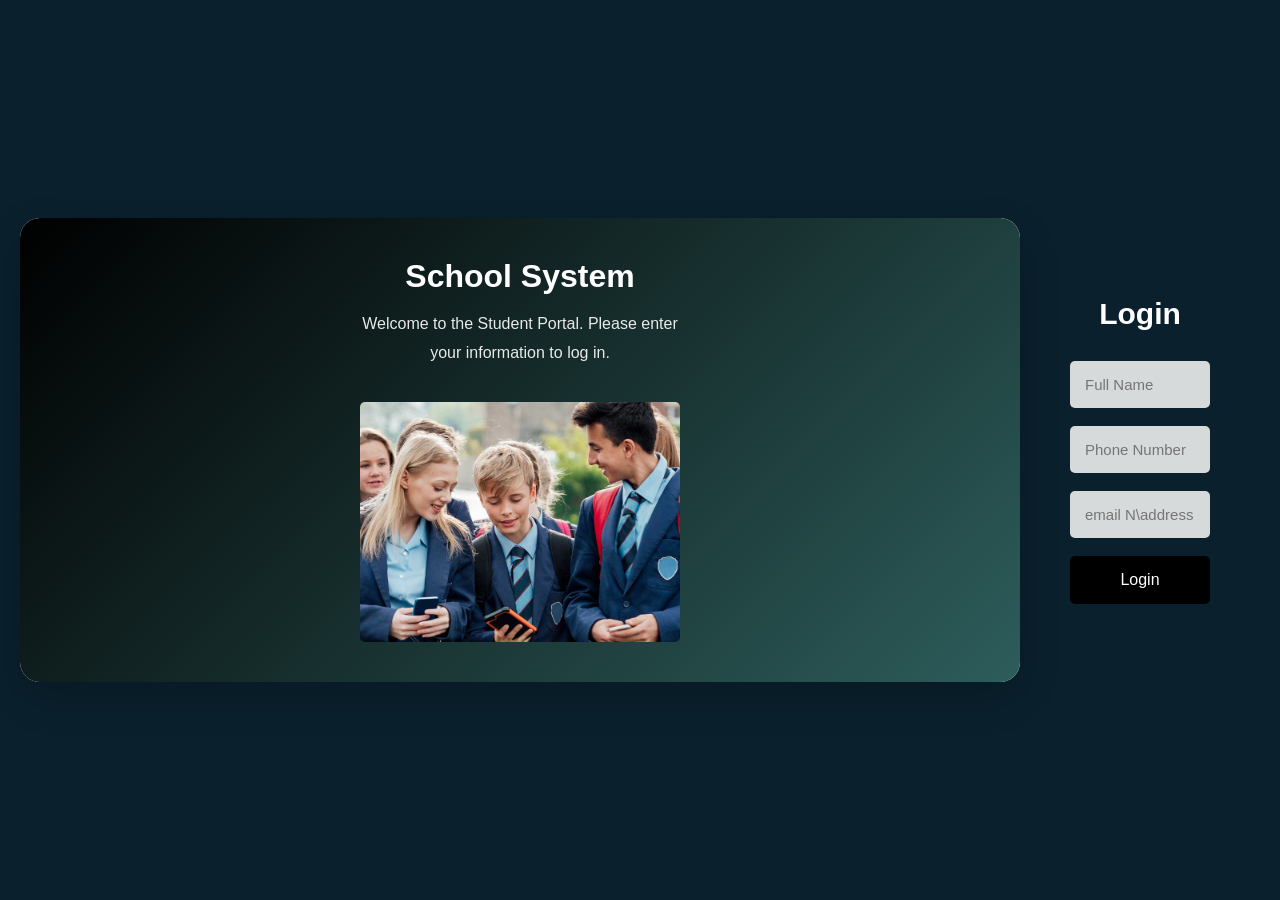
==== index.html @ 7aae02a0 "pracice" ====
<!DOCTYPE html>
<html lang="en" dir="ltr">
<head>
    <meta charset="UTF-8">
    <meta name="viewport" content="width=device-width, initial-scale=1.0">

    <link rel="stylesheet" href="css/style.css">

    <title>Student Login System</title>
</head>
<body>

<div class="card">

<div class="left">
    <h2>School System</h2>

    <p>
        Welcome to the Student Portal.
        Please enter your information to log in.
    </p>
<img src="assets/images/school.jpg" class="left-img">
    
</div>
    
</div>

</div>
    </div>

    <div class="right">

        <form id="form">

            <h2>Login</h2>

            <input id="name" type="text" placeholder="Full Name">

            <input id="phone" type="tel" placeholder="Phone Number">
               <input id="email" type="email" placeholder="email N\address">


            <button type="submit">
                Login
            </button>

        </form>

    </div>

</div>

<script type="module" src="js/main.js"></script>

</body>
</html>
---- css/style.css ----
*{
    margin:0;
    padding:0;
    box-sizing:border-box;
    font-family:Tahoma,sans-serif;
}

body{
    min-height:100vh;
    display:flex;
    justify-content:center;
    align-items:center;
    background:#0a202d;
    padding:20px;
}

/* Card */

.card{
    width:100%;
    max-width:1000px;
    display:flex;
    background:#ffffff;
    border-radius:20px;
    overflow:hidden;
    box-shadow:0 15px 40px rgba(0,0,0,.18);
}

/* Left */

.left{
    flex:1;
    background:linear-gradient(135deg,#000000,#2d5d5b);
    color:#ffffff;
    display:flex;
    flex-direction:column;
    justify-content:center;
    align-items:center;
    text-align:center;
    padding:40px;
}

.left h2{
    font-size:32px;
    margin-bottom:15px;
}

.left p{
    max-width:320px;
    line-height:1.8;
    opacity:.9;
}

.left-img{
    width:100%;
    max-width:320px;
    margin-top:35px;
    border-radius:5px;
    object-fit:cover;
}

/* Right */

.right{
    flex:1;
    display:flex;
    justify-content:center;
    align-items:center;
    padding:50px;
   /* background:#d3d3d3;*/
}

form{
    width:100%;
    max-width:360px;
}

.right h2{
    text-align:center;
    margin-bottom:30px;
    color:#ffffff;
    font-size:30px;
}

/* Inputs */

input{
    width:100%;
    padding:15px;
    margin-bottom:18px;
    border:none;
    border-radius:5px;
    background:#d6dada;
    font-size:15px;
    transition:.3s;
}

input:focus{
    outline:none;
    background:#fff;
    box-shadow:0 0 0 3px rgba(21, 225, 212, 0.2);
}

/* Button */

button{
    width:100%;
    padding:15px;
    border:none;
    border-radius:5px;
    background:#000000;
    color:#fff;
    font-size:16px;
    cursor:pointer;
    transition:.3s;
}

button:hover{
    background:#909090;
    transform:translateY(-2px);
    box-shadow:0 10px 20px rgba(0,0,0,.15);
}

/* Responsive */

@media (max-width:768px){

    .card{
        flex-direction:column;
    }

    .left{
        padding:30px 20px;
    }

    .left h2{
        font-size:28px;
    }

    .left p{
        font-size:15px;
        max-width:100%;
    }

    .left-img{
        max-width:500px;
        margin-top:20px;
    }

    .right{
        padding:30px 20px;
    }

    .right h2{
        font-size:26px;
    }
}
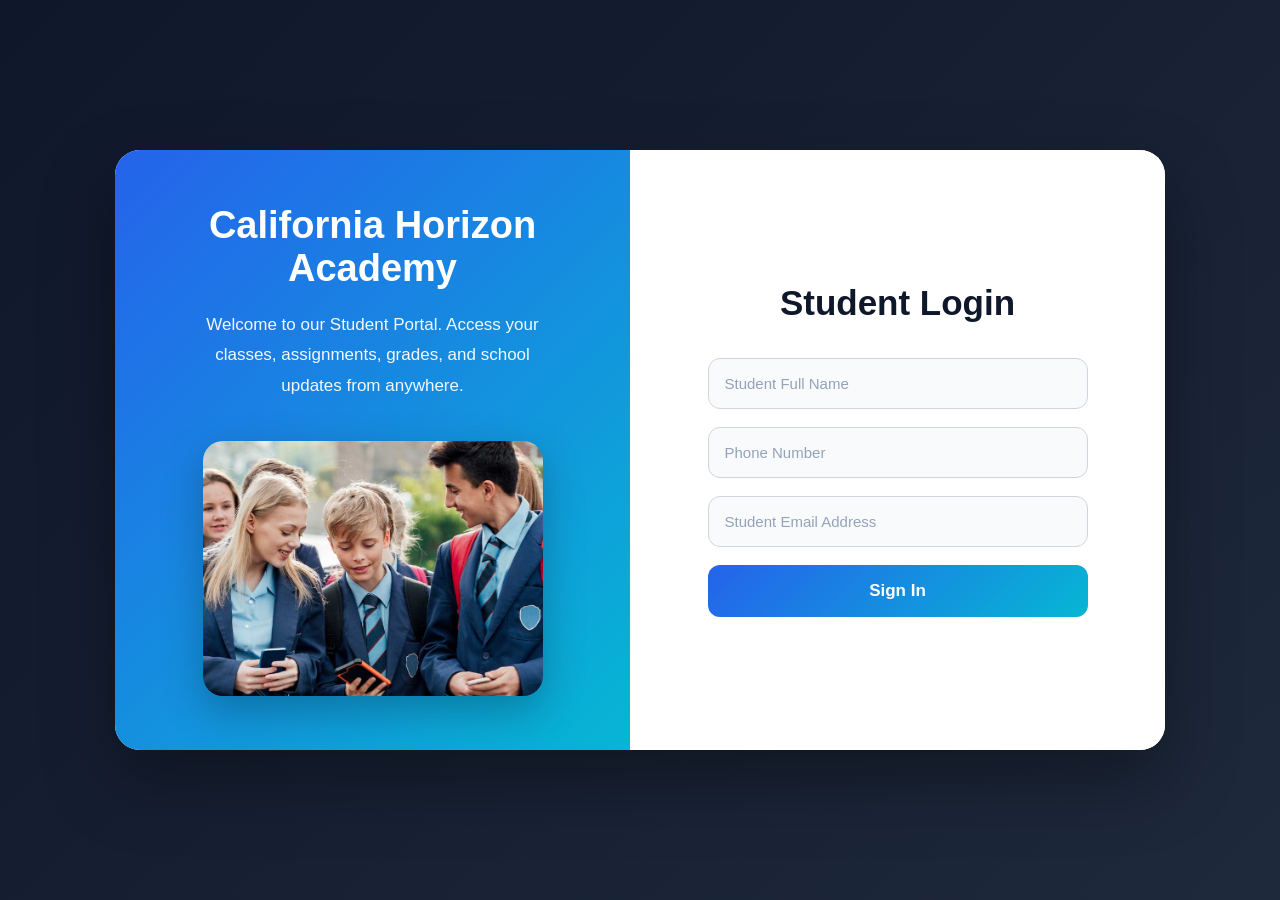
==== commit d2b90594: "practice" ====
--- a/index.html
+++ b/index.html
@@ -1,47 +1,64 @@
 <!DOCTYPE html>
-<html lang="en" dir="ltr">
+<html lang="en">
 <head>
     <meta charset="UTF-8">
     <meta name="viewport" content="width=device-width, initial-scale=1.0">
 
     <link rel="stylesheet" href="css/style.css">
 
-    <title>Student Login System</title>
+    <title>California Horizon Academy | Student Portal</title>
 </head>
+
 <body>
 
 <div class="card">
 
-<div class="left">
-    <h2>School System</h2>
+    <!-- School Information -->
+    <div class="left">
 
-    <p>
-        Welcome to the Student Portal.
-        Please enter your information to log in.
-    </p>
-<img src="assets/images/school.jpg" class="left-img">
-    
-</div>
-    
-</div>
+        <h2>California Horizon Academy</h2>
 
-</div>
+        <p>
+            Welcome to our Student Portal.
+            Access your classes, assignments, grades,
+            and school updates from anywhere.
+        </p>
+
+        <img 
+        src="assets/images/school.jpg" 
+        class="left-img"
+        alt="California School">
+
     </div>
 
+
+    <!-- Login -->
     <div class="right">
 
         <form id="form">
 
-            <h2>Login</h2>
+            <h2>Student Login</h2>
 
-            <input id="name" type="text" placeholder="Full Name">
+            <input 
+            id="name"
+            type="text"
+            placeholder="Student Full Name">
 
-            <input id="phone" type="tel" placeholder="Phone Number">
-               <input id="email" type="email" placeholder="email N\address">
+
+            <input 
+            id="phone"
+            type="tel"
+            placeholder="Phone Number">
+
+
+            <input 
+            id="email"
+            type="email"
+            placeholder="Student Email Address">
 
 
             <button type="submit">
-                Login
+                Sign In
             </button>
 
         </form>
@@ -50,6 +67,7 @@
 
 </div>
 
+
 <script type="module" src="js/main.js"></script>
 
 </body>
--- a/css/style.css
+++ b/css/style.css
@@ -2,7 +2,7 @@
     margin:0;
     padding:0;
     box-sizing:border-box;
-    font-family:Tahoma,sans-serif;
+    font-family:"Segoe UI",Tahoma,sans-serif;
 }
 
 body{
@@ -10,53 +10,55 @@
     display:flex;
     justify-content:center;
     align-items:center;
-    background:#0a202d;
-    padding:20px;
+    background:linear-gradient(135deg,#0f172a,#1e293b);
+    padding:25px;
 }
-
-/* Card */
 
 .card{
     width:100%;
-    max-width:1000px;
+    max-width:1050px;
+    min-height:600px;
     display:flex;
-    background:#ffffff;
-    border-radius:20px;
+    background:#fff;
+    border-radius:25px;
     overflow:hidden;
-    box-shadow:0 15px 40px rgba(0,0,0,.18);
+    box-shadow:0 30px 70px rgba(0,0,0,.35);
 }
 
 /* Left */
 
 .left{
     flex:1;
-    background:linear-gradient(135deg,#000000,#2d5d5b);
-    color:#ffffff;
+    background:linear-gradient(135deg,#2563eb,#06b6d4);
+    color:#fff;
     display:flex;
     flex-direction:column;
     justify-content:center;
     align-items:center;
+    padding:50px;
     text-align:center;
-    padding:40px;
 }
 
 .left h2{
-    font-size:32px;
-    margin-bottom:15px;
+    font-size:38px;
+    margin-bottom:20px;
+    font-weight:700;
 }
 
 .left p{
-    max-width:320px;
+    font-size:17px;
     line-height:1.8;
-    opacity:.9;
+    max-width:360px;
+    opacity:.95;
 }
 
 .left-img{
     width:100%;
-    max-width:320px;
-    margin-top:35px;
-    border-radius:5px;
+    max-width:340px;
+    margin-top:40px;
+    border-radius:20px;
     object-fit:cover;
+    box-shadow:0 15px 40px rgba(0,0,0,.25);
 }
 
 /* Right */
@@ -66,92 +68,100 @@
     display:flex;
     justify-content:center;
     align-items:center;
-    padding:50px;
-   /* background:#d3d3d3;*/
+    background:#ffffff;
+    padding:60px;
 }
 
 form{
     width:100%;
-    max-width:360px;
+    max-width:380px;
 }
 
 .right h2{
     text-align:center;
-    margin-bottom:30px;
-    color:#ffffff;
-    font-size:30px;
+    color:#0f172a;
+    font-size:35px;
+    margin-bottom:35px;
 }
 
 /* Inputs */
 
 input{
     width:100%;
-    padding:15px;
+    padding:16px;
     margin-bottom:18px;
-    border:none;
-    border-radius:5px;
-    background:#d6dada;
+    border:1px solid #d1d5db;
+    border-radius:12px;
+    background:#f8fafc;
     font-size:15px;
     transition:.3s;
 }
 
+input::placeholder{
+    color:#94a3b8;
+}
+
 input:focus{
     outline:none;
+    border-color:#2563eb;
     background:#fff;
-    box-shadow:0 0 0 3px rgba(21, 225, 212, 0.2);
+    box-shadow:0 0 15px rgba(37,99,235,.2);
 }
 
 /* Button */
 
 button{
     width:100%;
-    padding:15px;
+    padding:16px;
     border:none;
-    border-radius:5px;
-    background:#000000;
+    border-radius:12px;
+    background:linear-gradient(135deg,#2563eb,#06b6d4);
     color:#fff;
-    font-size:16px;
+    font-size:17px;
+    font-weight:600;
     cursor:pointer;
     transition:.3s;
 }
 
 button:hover{
-    background:#909090;
-    transform:translateY(-2px);
-    box-shadow:0 10px 20px rgba(0,0,0,.15);
+    transform:translateY(-3px);
+    box-shadow:0 15px 30px rgba(37,99,235,.3);
+}
+
+button:active{
+    transform:scale(.98);
 }
 
 /* Responsive */
 
-@media (max-width:768px){
+@media(max-width:768px){
 
     .card{
         flex-direction:column;
+        min-height:auto;
     }
 
     .left{
-        padding:30px 20px;
+        padding:35px 25px;
     }
 
     .left h2{
-        font-size:28px;
+        font-size:30px;
     }
 
     .left p{
         font-size:15px;
-        max-width:100%;
     }
 
     .left-img{
-        max-width:500px;
-        margin-top:20px;
+        max-width:250px;
     }
 
     .right{
-        padding:30px 20px;
+        padding:35px 25px;
     }
 
     .right h2{
-        font-size:26px;
+        font-size:30px;
     }
 }
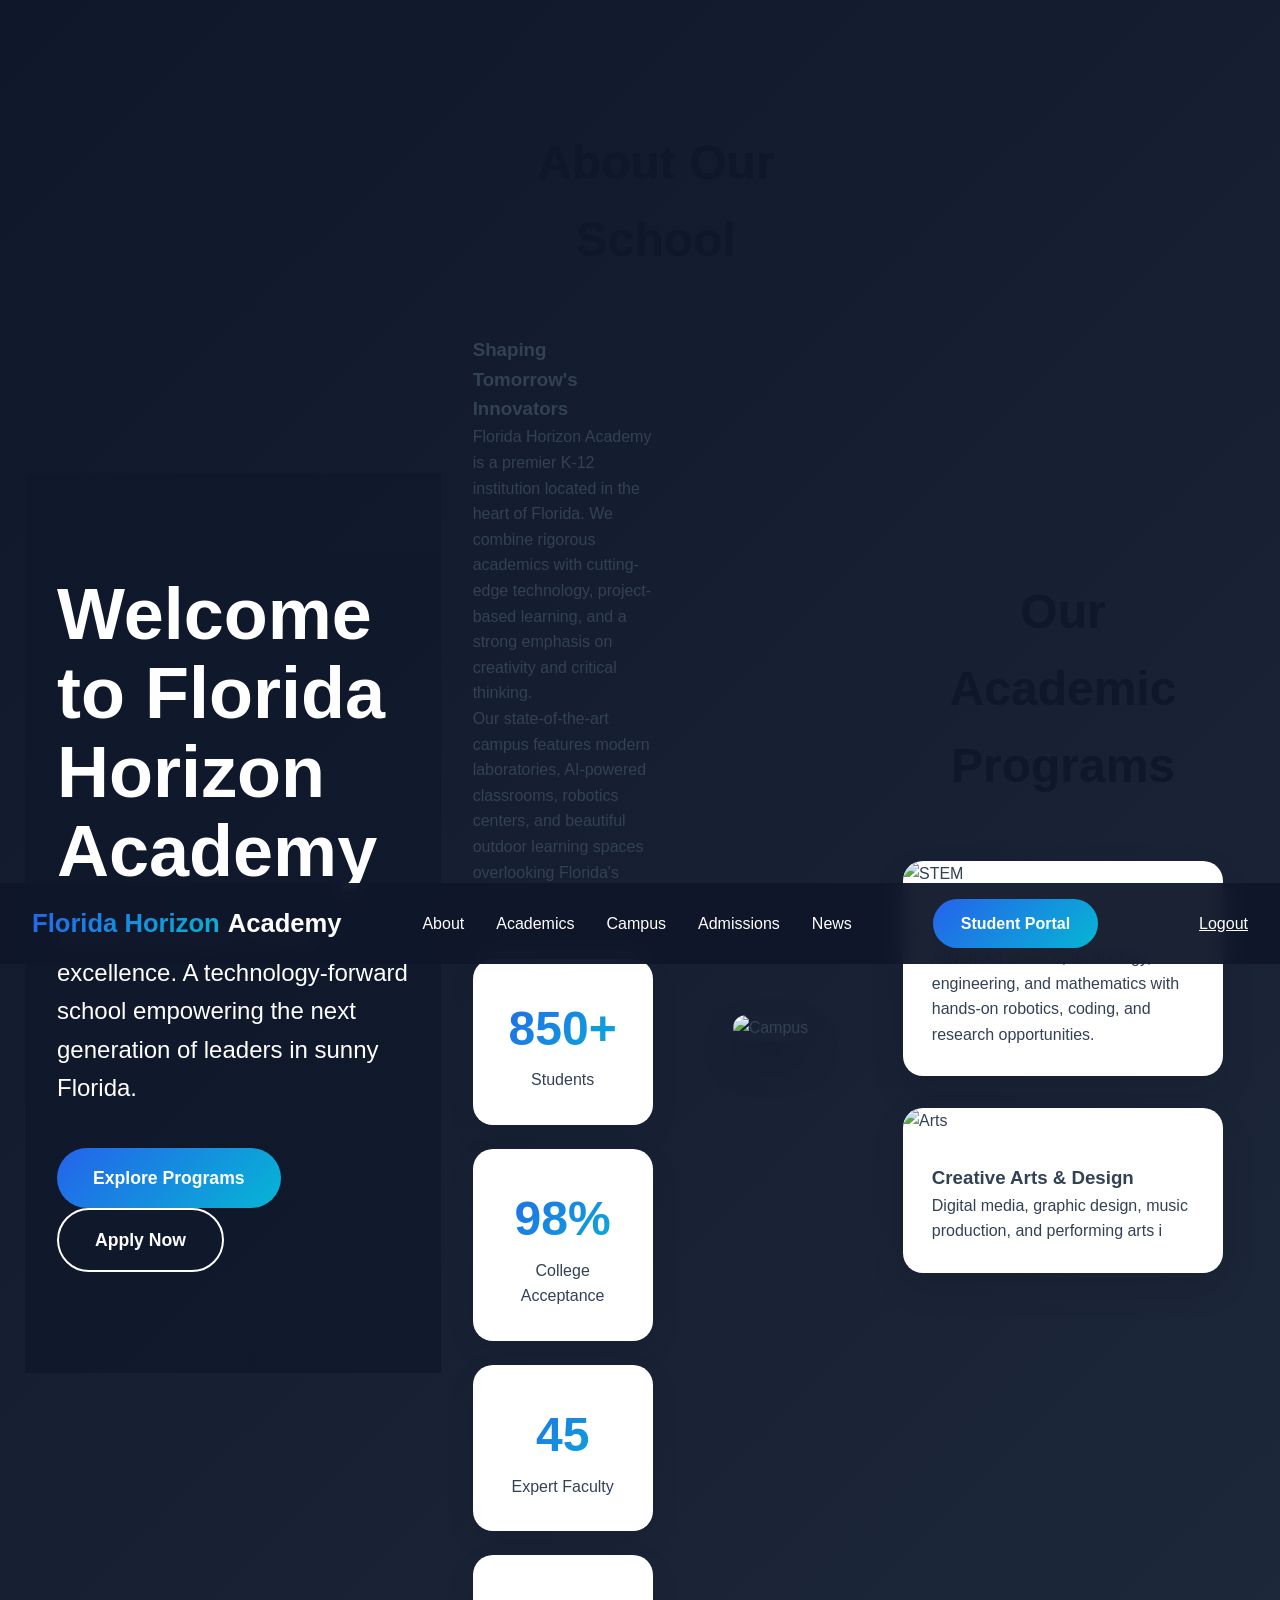
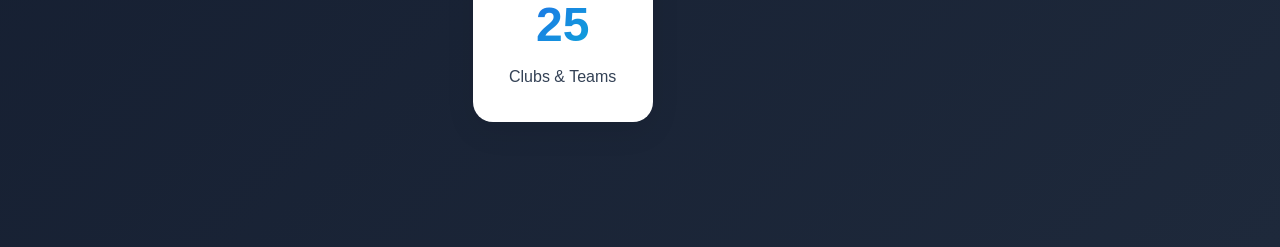
==== commit 073ce8e8: "practice" ====
--- a/index.html
+++ b/index.html
@@ -3,72 +3,89 @@
 <head>
     <meta charset="UTF-8">
     <meta name="viewport" content="width=device-width, initial-scale=1.0">
-
+    <title>Florida Horizon Academy | Innovative Learning</title>
     <link rel="stylesheet" href="css/style.css">
-
-    <title>California Horizon Academy | Student Portal</title>
 </head>
-
 <body>
-
-<div class="card">
-
-    <!-- School Information -->
-    <div class="left">
-
-        <h2>California Horizon Academy</h2>
-
-        <p>
-            Welcome to our Student Portal.
-            Access your classes, assignments, grades,
-            and school updates from anywhere.
-        </p>
-
-        <img 
-        src="assets/images/school.jpg" 
-        class="left-img"
-        alt="California School">
-
-    </div>
+    
+    <header>
+        <nav>
+            <a href="#" class="logo">
+                <span>Florida Horizon</span> Academy
+            </a>
+            <ul class="nav-links">
+                <li><a href="#about">About</a></li>
+                <li><a href="#academics">Academics</a></li>
+                <li><a href="#campus">Campus</a></li>
+                <li><a href="#admissions">Admissions</a></li>
+                <li><a href="#news">News</a></li>
+            </ul>
+            <a href="login.html" class="login-btn">Student Portal</a>
+            <a href="#" id="logoutBtn" style="color:white; margin-left:20px;">Logout</a>
+        </nav>
+    </header>
 
 
-    <!-- Login -->
-    <div class="right">
+    <section class="hero">
+        <div class="hero-content">
+            <h1>Welcome to Florida Horizon Academy</h1>
+            <p>Where innovation meets excellence. A technology-forward school empowering the next generation of leaders in sunny Florida.</p>
+            <div class="cta-buttons">
+                <a href="#academics" class="btn btn-primary">Explore Programs</a>
+                <a href="#admissions" class="btn btn-outline">Apply Now</a>
+            </div>
+        </div>
+    </section>
 
-        <form id="form">
+    <!-- About -->
+    <section id="about" class="about">
+        <div class="container">
+            <h2>About Our School</h2>
+            <div class="about-grid">
+                <div class="about-text">
+                    <h3>Shaping Tomorrow's Innovators</h3>
+                    <p>Florida Horizon Academy is a premier K-12 institution located in the heart of Florida. We combine rigorous academics with cutting-edge technology, project-based learning, and a strong emphasis on creativity and critical thinking.</p>
+                    <p>Our state-of-the-art campus features modern laboratories, AI-powered classrooms, robotics centers, and beautiful outdoor learning spaces overlooking Florida's natural beauty.</p>
+                    <div class="stats">
+                        <div class="stat-card">
+                            <div class="stat-number">850+</div>
+                            <p>Students</p>
+                        </div>
+                        <div class="stat-card">
+                            <div class="stat-number">98%</div>
+                            <p>College Acceptance</p>
+                        </div>
+                        <div class="stat-card">
+                            <div class="stat-number">45</div>
+                            <p>Expert Faculty</p>
+                        </div>
+                        <div class="stat-card">
+                            <div class="stat-number">25</div>
+                            <p>Clubs &amp; Teams</p>
+                        </div>
+                    </div>
+                </div>
+                <div>
+                    <img src="https://picsum.photos/id/1016/800/600" alt="Campus" class="about-img">
+                </div>
+            </div>
+        </div>
+    </section>
 
-            <h2>Student Login</h2>
-
-            <input 
-            id="name"
-            type="text"
-            placeholder="Student Full Name">
-
-
-            <input 
-            id="phone"
-            type="tel"
-            placeholder="Phone Number">
-
-
-            <input 
-            id="email"
-            type="email"
-            placeholder="Student Email Address">
-
-
-            <button type="submit">
-                Sign In
-            </button>
-
-        </form>
-
-    </div>
-
-</div>
-
-
-<script type="module" src="js/main.js"></script>
-
-</body>
-</html>+    <!-- Academics -->
+    <section id="academics" class="academics">
+        <div class="container">
+            <h2>Our Academic Programs</h2>
+            <div class="programs-grid">
+                <div class="program-card">
+                    <img src="https://picsum.photos/id/201/600/400" alt="STEM">
+                    <div class="program-content">
+                        <h3>STEM Excellence</h3>
+                        <p>Advanced science, technology, engineering, and mathematics with hands-on robotics, coding, and research opportunities.</p>
+                    </div>
+                </div>
+                <div class="program-card">
+                    <img src="https://picsum.photos/id/237/600/400" alt="Arts">
+                    <div class="program-content">
+                        <h3>Creative Arts &amp; Design</h3>
+                        <p>Digital media, graphic design, music production, and performing arts i
--- a/css/style.css
+++ b/css/style.css
@@ -164,4 +164,245 @@
     .right h2{
         font-size:30px;
     }
-}+}
+* {
+    margin: 0;
+    padding: 0;
+    box-sizing: border-box;
+}
+
+:root {
+    --primary: #2563eb;
+    --accent: #06b6d4;
+    --dark: #0f172a;
+}
+
+body {
+    font-family: "Segoe UI", Tahoma, sans-serif;
+    line-height: 1.6;
+    color: #334155;
+}
+
+/* Header */
+header {
+    background: rgba(15, 23, 42, 0.95);
+    backdrop-filter: blur(10px);
+    position: fixed;
+    width: 100%;
+    z-index: 1000;
+}
+
+nav {
+    max-width: 1400px;
+    margin: 0 auto;
+    padding: 1rem 2rem;
+    display: flex;
+    justify-content: space-between;
+    align-items: center;
+}
+
+.logo {
+    color: white;
+    text-decoration: none;
+    font-size: 1.6rem;
+    font-weight: 700;
+    display: flex;
+    align-items: center;
+    gap: 8px;
+}
+
+.logo span {
+    background: linear-gradient(135deg, var(--primary), var(--accent));
+    -webkit-background-clip: text;
+    -webkit-text-fill-color: transparent;
+}
+
+.nav-links {
+    display: flex;
+    gap: 2rem;
+    list-style: none;
+}
+
+.nav-links a {
+    color: white;
+    text-decoration: none;
+    font-weight: 500;
+}
+
+.nav-links a:hover {
+    color: var(--accent);
+}
+
+.login-btn {
+    background: linear-gradient(135deg, var(--primary), var(--accent));
+    color: white;
+    padding: 12px 28px;
+    border-radius: 50px;
+    text-decoration: none;
+    font-weight: 600;
+}
+
+/* Hero */
+.hero {
+    height: 100vh;
+    background: linear-gradient(rgba(15,23,42,0.75), rgba(15,23,42,0.85)), url('https://picsum.photos/id/1015/2000/1200') center/cover;
+    display: flex;
+    align-items: center;
+    color: white;
+}
+
+.hero-content {
+    max-width: 1400px;
+    margin: 0 auto;
+    padding: 0 2rem;
+}
+
+.hero h1 {
+    font-size: 4.5rem;
+    line-height: 1.1;
+    margin-bottom: 1.5rem;
+}
+
+.hero p {
+    font-size: 1.5rem;
+    max-width: 620px;
+    margin-bottom: 2.5rem;
+}
+
+.btn {
+    padding: 16px 36px;
+    border-radius: 50px;
+    font-size: 1.1rem;
+    font-weight: 600;
+    text-decoration: none;
+    display: inline-block;
+    transition: all 0.3s;
+}
+
+.btn-primary {
+    background: linear-gradient(135deg, var(--primary), var(--accent));
+    color: white;
+}
+
+.btn-outline {
+    border: 2px solid white;
+    color: white;
+}
+
+.btn:hover {
+    transform: translateY(-5px);
+}
+
+/* Sections */
+.container {
+    max-width: 1400px;
+    margin: 0 auto;
+    padding: 0 2rem;
+}
+
+section {
+    padding: 100px 0;
+}
+
+h2 {
+    font-size: 3rem;
+    text-align: center;
+    margin-bottom: 3.5rem;
+    color: var(--dark);
+}
+
+/* About */
+.about-grid {
+    display: grid;
+    grid-template-columns: 1fr 1fr;
+    gap: 5rem;
+    align-items: center;
+}
+
+.about-img {
+    width: 100%;
+    border-radius: 20px;
+    box-shadow: 0 20px 40px rgba(0,0,0,0.15);
+}
+
+.stats {
+    display: grid;
+    grid-template-columns: repeat(auto-fit, minmax(180px, 1fr));
+    gap: 1.5rem;
+    margin-top: 3rem;
+}
+
+.stat-card {
+    background: white;
+    padding: 2rem 1.5rem;
+    border-radius: 20px;
+    text-align: center;
+    box-shadow: 0 10px 30px rgba(0,0,0,0.08);
+}
+
+.stat-number {
+    font-size: 3rem;
+    font-weight: 700;
+    background: linear-gradient(135deg, var(--primary), var(--accent));
+    -webkit-background-clip: text;
+    -webkit-text-fill-color: transparent;
+}
+
+/* Academics */
+.programs-grid {
+    display: grid;
+    grid-template-columns: repeat(auto-fit, minmax(320px, 1fr));
+    gap: 2rem;
+}
+
+.program-card {
+    background: white;
+    border-radius: 20px;
+    overflow: hidden;
+    box-shadow: 0 15px 35px rgba(0,0,0,0.1);
+    transition: 0.4s;
+}
+
+.program-card:hover {
+    transform: translateY(-15px);
+}
+
+.program-card img {
+    width: 100%;
+    height: 220px;
+    object-fit: cover;
+}
+
+.program-content {
+    padding: 1.8rem;
+}
+
+/* Campus */
+.campus {
+    background: var(--dark);
+    color: white;
+}
+
+.gallery-grid {
+    display: grid;
+    grid-template-columns: repeat(auto-fit, minmax(300px, 1fr));
+    gap: 1.5rem;
+}
+
+.gallery-item {
+    border-radius: 20px;
+    overflow: hidden;
+    height: 320px;
+}
+
+.gallery-item img {
+    width: 100%;
+    height: 100%;
+    object-fit: cover;
+    transition: 0.5s;
+}
+
+.gallery-item:hover img {
+    transform: scale(1.08);
+}
+
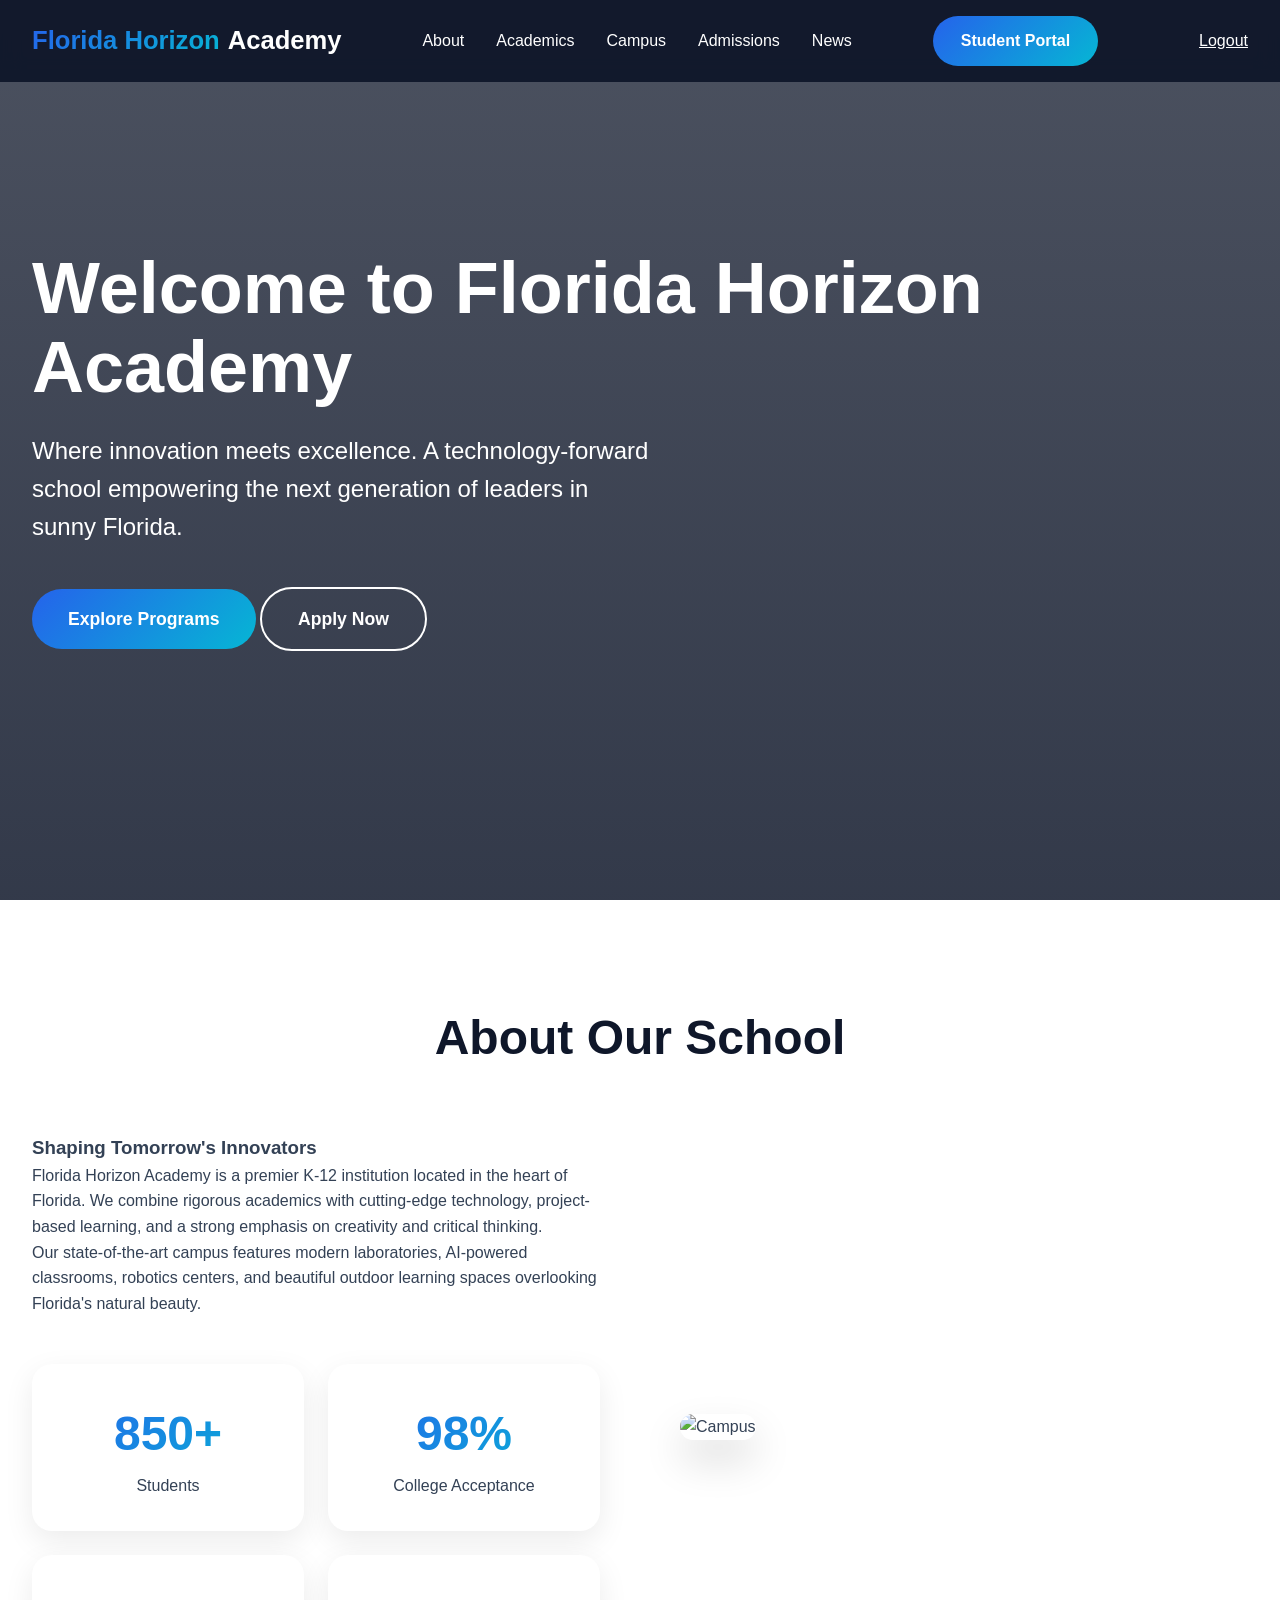
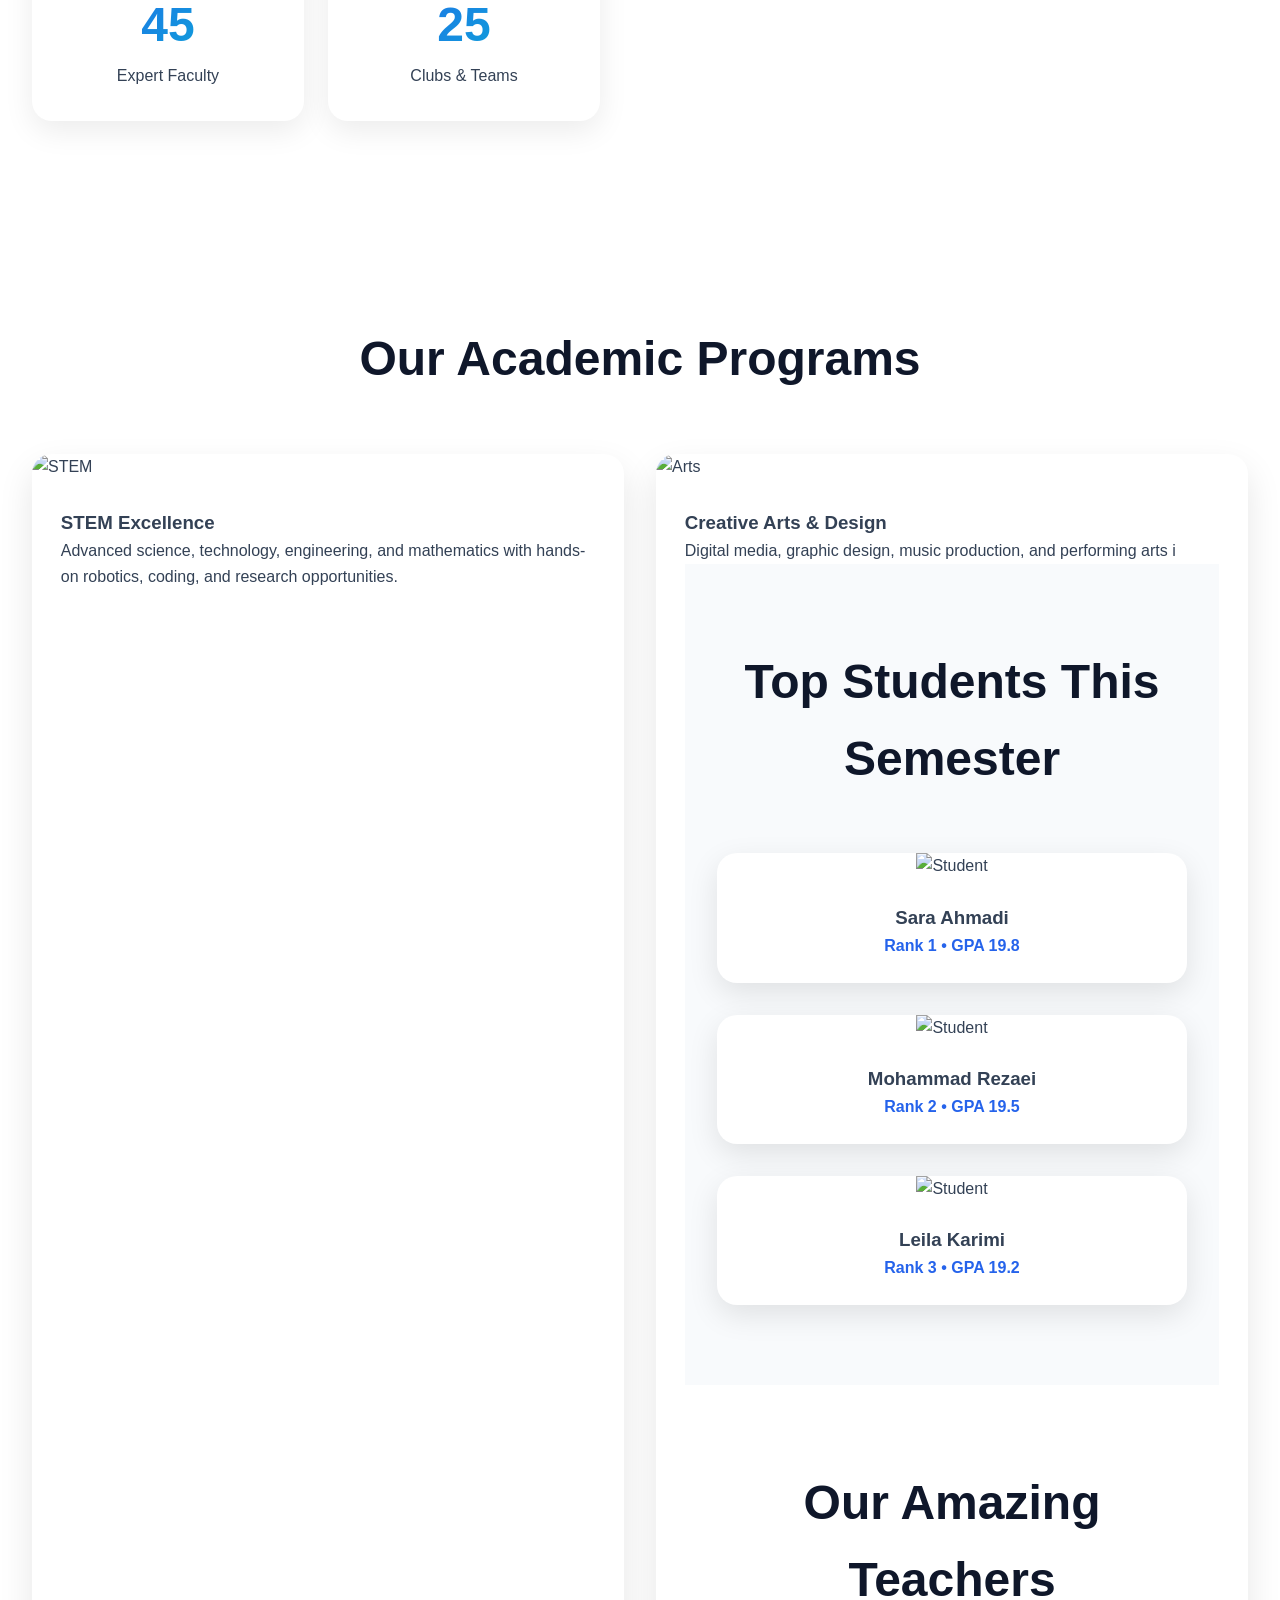
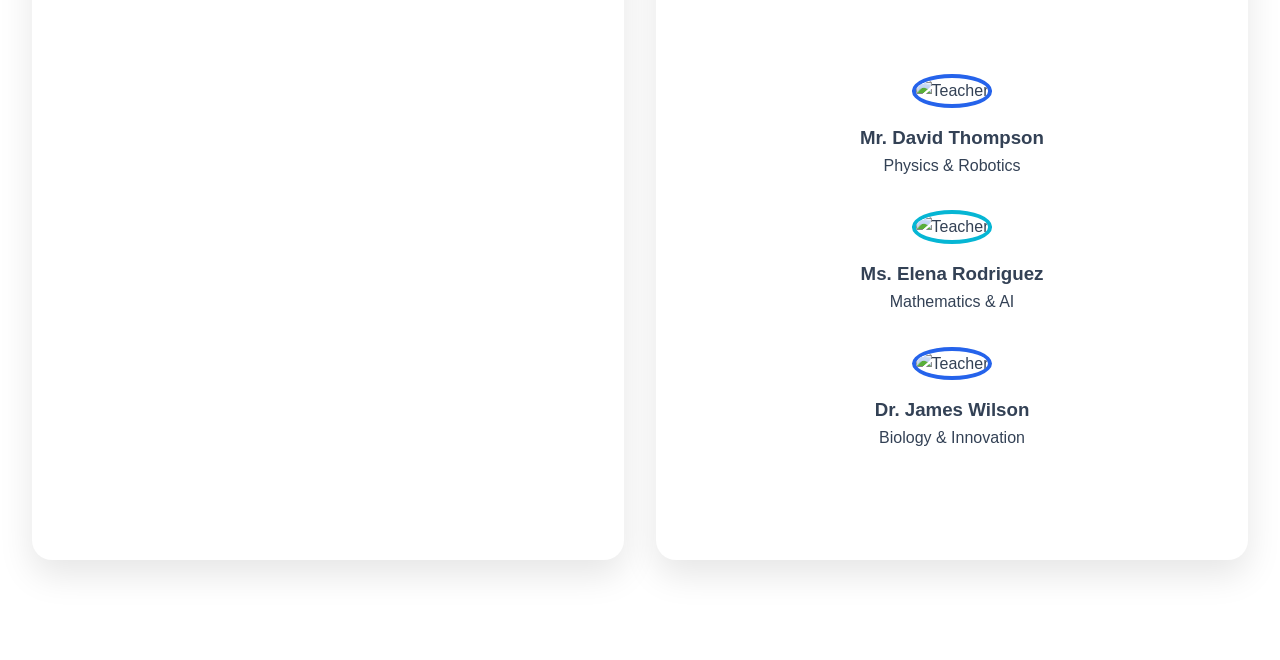
==== commit 78e4062d: "prctice" ====
--- a/index.html
+++ b/index.html
@@ -88,4 +88,62 @@
                     <img src="https://picsum.photos/id/237/600/400" alt="Arts">
                     <div class="program-content">
                         <h3>Creative Arts &amp; Design</h3>
-                        <p>Digital media, graphic design, music production, and performing arts i+                        <p>Digital media, graphic design, music production, and performing arts i
+                            <!-- Top Students -->
+<section class="top-students" style="background: #f8fafc; padding: 80px 0;">
+    <div class="container">
+        <h2>Top Students This Semester</h2>
+        <div class="students-grid" style="display: grid; grid-template-columns: repeat(auto-fit, minmax(220px, 1fr)); gap: 2rem; margin-top: 3rem;">
+            
+            <div class="student-card" style="background: white; border-radius: 20px; overflow: hidden; text-align: center; box-shadow: 0 10px 30px rgba(0,0,0,0.1);">
+                <img src="https://picsum.photos/id/64/300/300" alt="Student" style="width:100%; height: 260px; object-fit: cover;">
+                <div style="padding: 1.5rem;">
+                    <h3>Sara Ahmadi</h3>
+                    <p style="color: #2563eb; font-weight: 600;">Rank 1 • GPA 19.8</p>
+                </div>
+            </div>
+            
+            <div class="student-card" style="background: white; border-radius: 20px; overflow: hidden; text-align: center; box-shadow: 0 10px 30px rgba(0,0,0,0.1);">
+                <img src="https://picsum.photos/id/201/300/300" alt="Student" style="width:100%; height: 260px; object-fit: cover;">
+                <div style="padding: 1.5rem;">
+                    <h3>Mohammad Rezaei</h3>
+                    <p style="color: #2563eb; font-weight: 600;">Rank 2 • GPA 19.5</p>
+                </div>
+            </div>
+            
+            <div class="student-card" style="background: white; border-radius: 20px; overflow: hidden; text-align: center; box-shadow: 0 10px 30px rgba(0,0,0,0.1);">
+                <img src="https://picsum.photos/id/1005/300/300" alt="Student" style="width:100%; height: 260px; object-fit: cover;">
+                <div style="padding: 1.5rem;">
+                    <h3>Leila Karimi</h3>
+                    <p style="color: #2563eb; font-weight: 600;">Rank 3 • GPA 19.2</p>
+                </div>
+            </div>
+        </div>
+    </div>
+</section>
+<!-- Teachers -->
+<section class="teachers" style="padding: 80px 0;">
+    <div class="container">
+        <h2>Our Amazing Teachers</h2>
+        <div class="teachers-grid" style="display: grid; grid-template-columns: repeat(auto-fit, minmax(220px, 1fr)); gap: 2rem; margin-top: 3rem;">
+            
+            <div class="teacher-card" style="text-align: center;">
+                <img src="https://picsum.photos/id/64/300/300" alt="Teacher" style="width: 180px; height: 180px; border-radius: 50%; object-fit: cover; border: 4px solid #2563eb;">
+                <h3 style="margin-top: 15px;">Mr. David Thompson</h3>
+                <p>Physics & Robotics</p>
+            </div>
+            
+            <div class="teacher-card" style="text-align: center;">
+                <img src="https://picsum.photos/id/201/300/300" alt="Teacher" style="width: 180px; height: 180px; border-radius: 50%; object-fit: cover; border: 4px solid #06b6d4;">
+                <h3 style="margin-top: 15px;">Ms. Elena Rodriguez</h3>
+                <p>Mathematics & AI</p>
+            </div>
+            
+            <div class="teacher-card" style="text-align: center;">
+                <img src="https://picsum.photos/id/1005/300/300" alt="Teacher" style="width: 180px; height: 180px; border-radius: 50%; object-fit: cover; border: 4px solid #2563eb;">
+                <h3 style="margin-top: 15px;">Dr. James Wilson</h3>
+                <p>Biology & Innovation</p>
+            </div>
+        </div>
+    </div>
+</section>
--- a/css/style.css
+++ b/css/style.css
@@ -1,17 +1,52 @@
- *{
-    margin:0;
-    padding:0;
-    box-sizing:border-box;
-    font-family:"Segoe UI",Tahoma,sans-serif;
-}
-
-body{
-    min-height:100vh;
-    display:flex;
-    justify-content:center;
-    align-items:center;
-    background:linear-gradient(135deg,#0f172a,#1e293b);
-    padding:25px;
+ /* FIX MOBILE HORIZONTAL SCROLL */
+* {
+    max-width: 100%;
+    box-sizing: border-box;
+}
+
+body {
+    overflow-x: hidden;
+}
+
+/* Responsive - خیلی مهم */
+@media (max-width: 768px) {
+    .container {
+        padding: 0 15px;
+    }
+    
+    nav {
+        flex-direction: column;
+        gap: 15px;
+    }
+    
+    .nav-links {
+        flex-direction: column;
+        gap: 12px;
+        text-align: center;
+    }
+    
+    .hero, section {
+        padding-left: 15px;
+        padding-right: 15px;
+    }
+    
+    .about-grid,
+    .programs-grid,
+    .students-grid,
+    .teachers-grid,
+    .gallery-grid {
+        grid-template-columns: 1fr !important;
+    }
+    
+    .card {
+        margin: 10px;
+        width: 100%;
+    }
+    
+    img {
+        max-width: 100%;
+        height: auto;
+    }
 }
 
 .card{
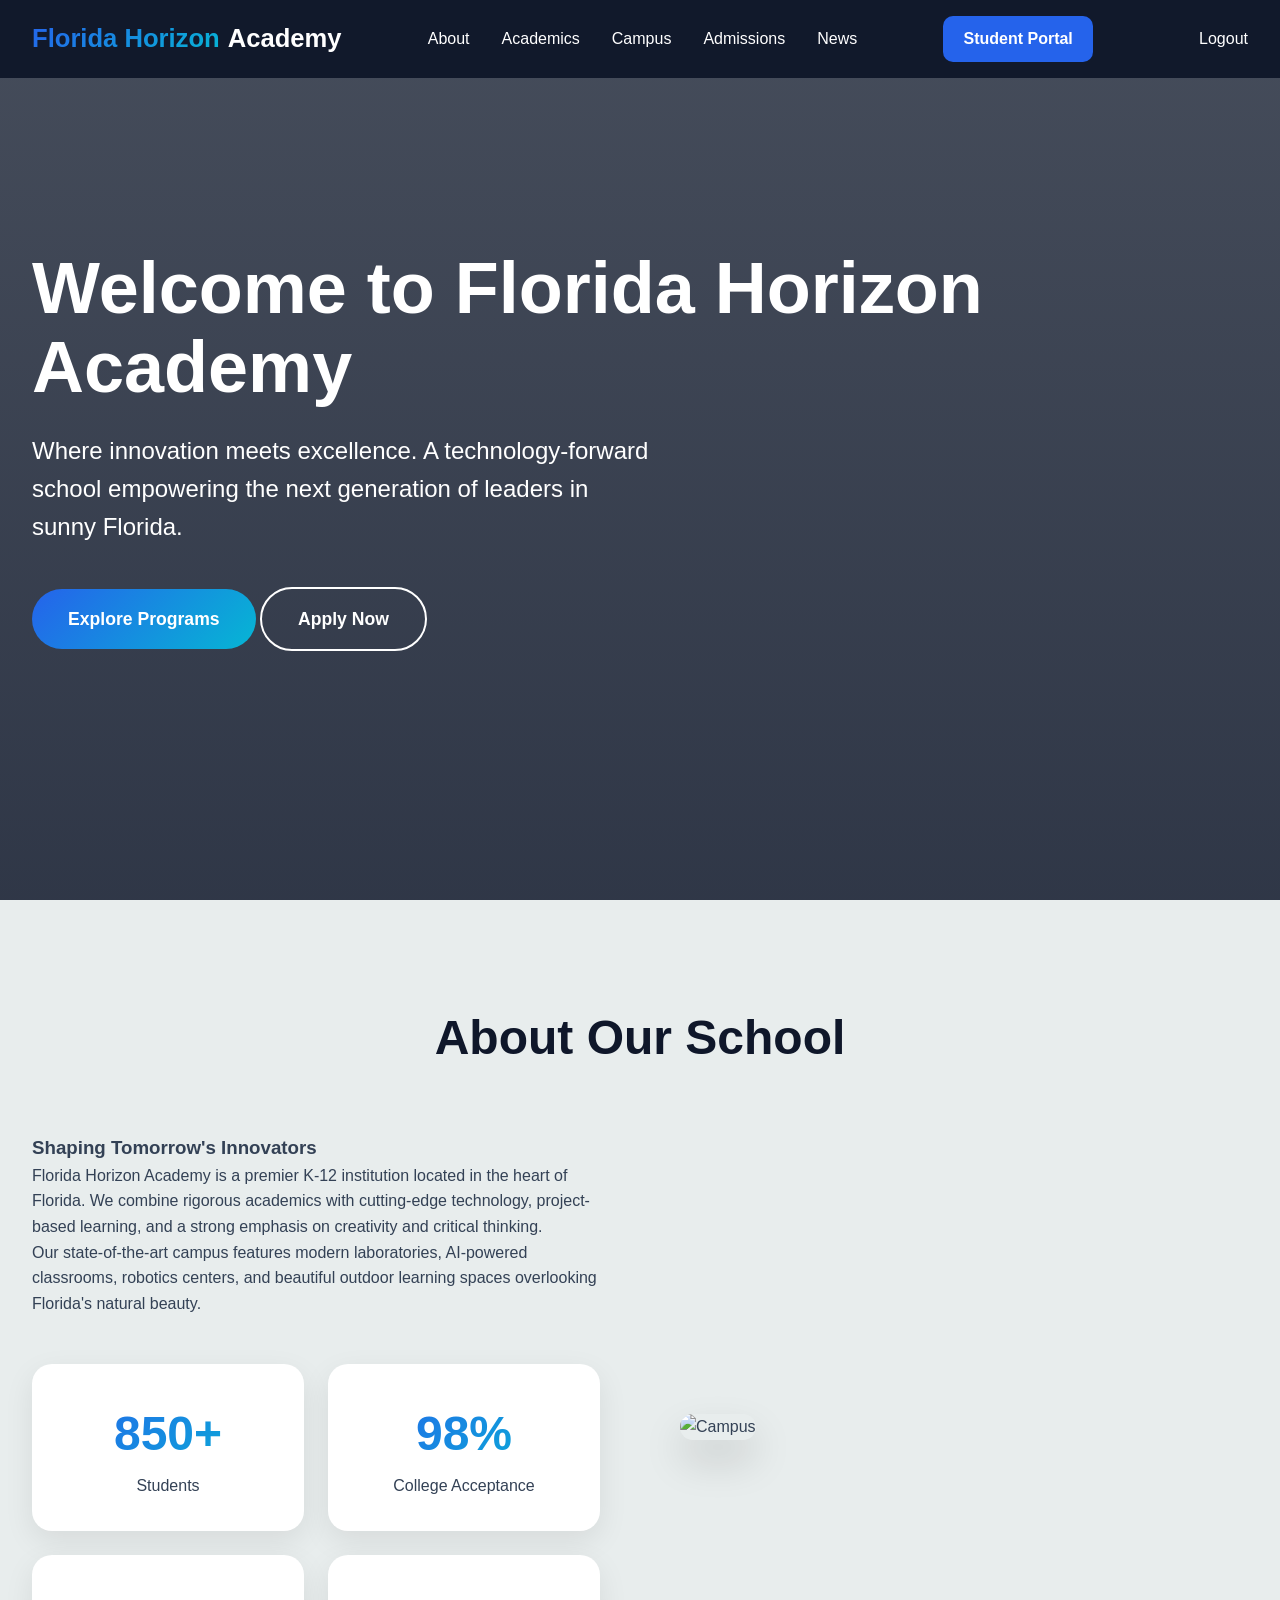
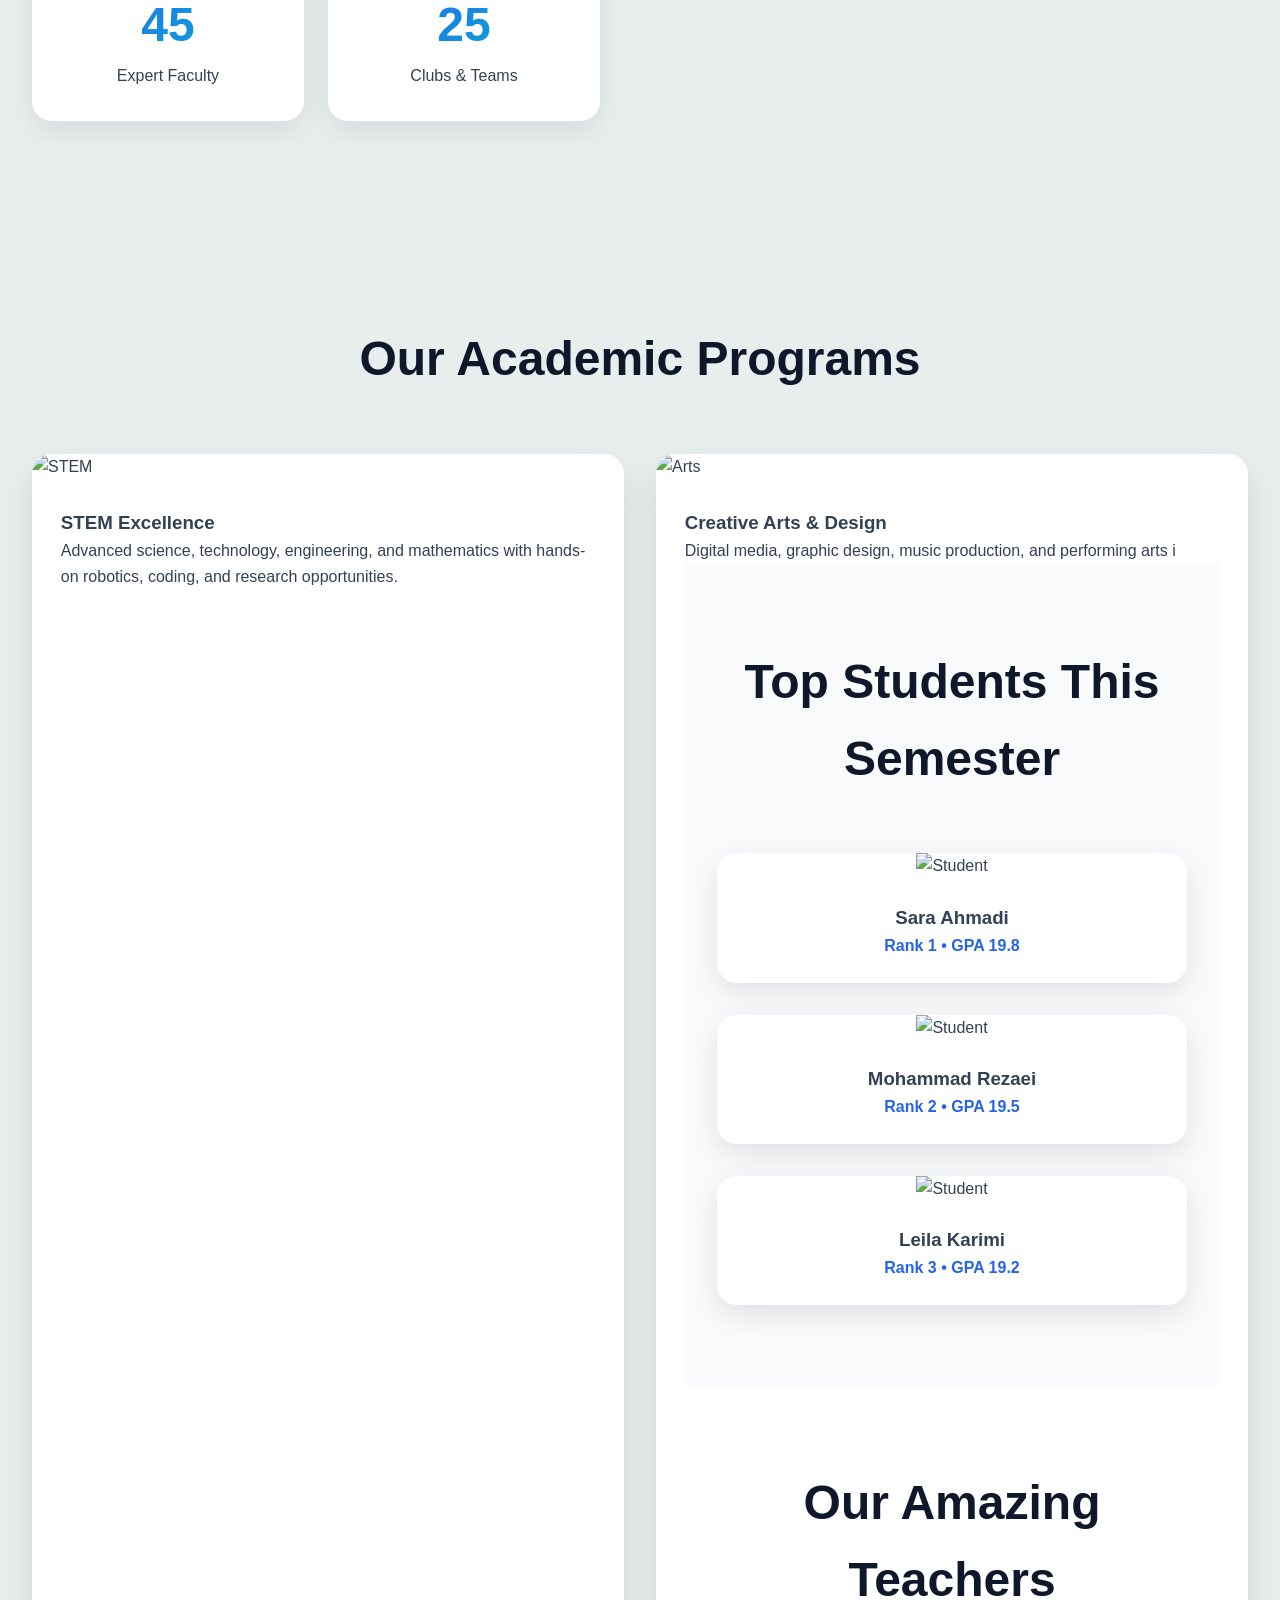
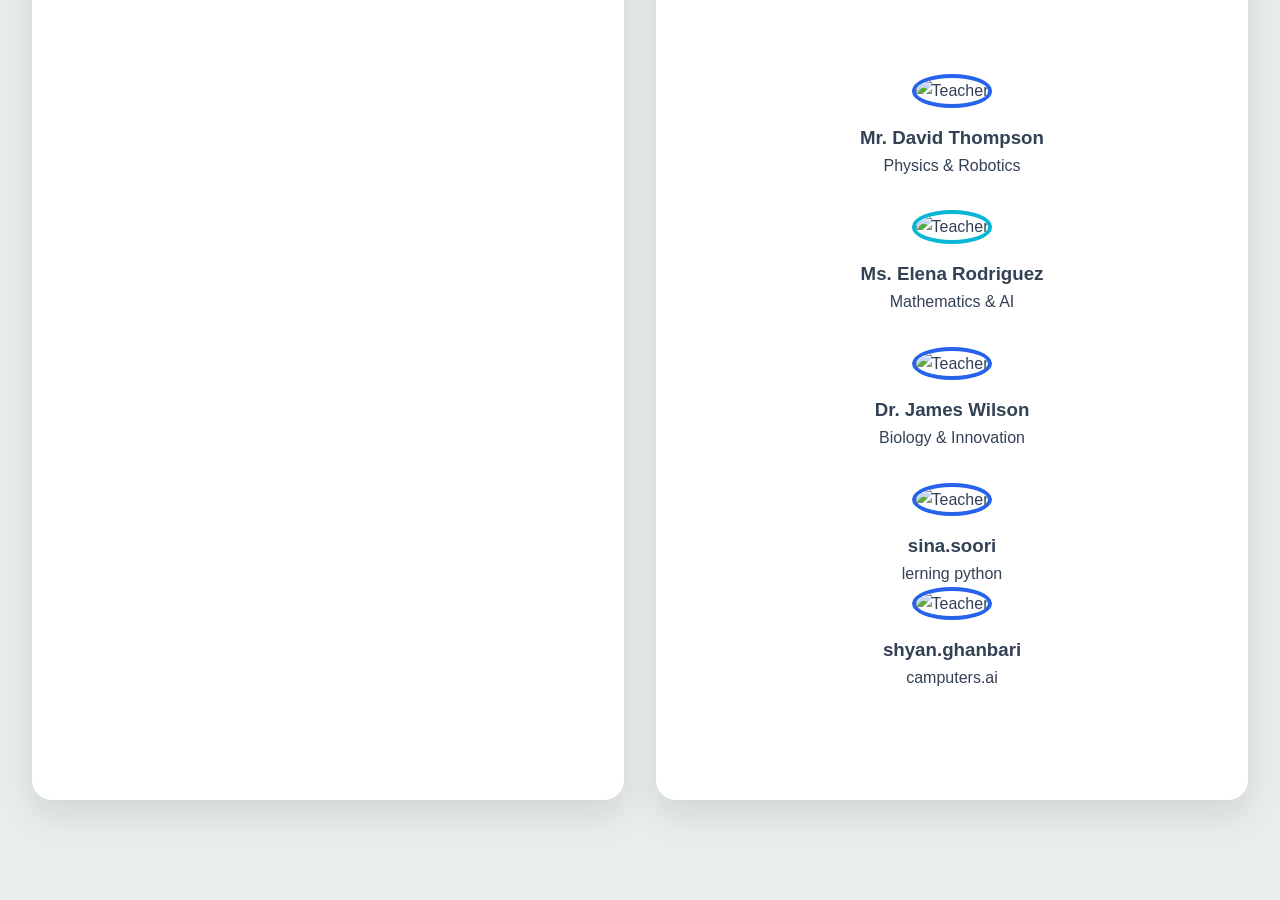
==== commit 39cae533: "practice" ====
--- a/index.html
+++ b/index.html
@@ -116,8 +116,10 @@
                 <div style="padding: 1.5rem;">
                     <h3>Leila Karimi</h3>
                     <p style="color: #2563eb; font-weight: 600;">Rank 3 • GPA 19.2</p>
+
                 </div>
             </div>
+            
         </div>
     </div>
 </section>
@@ -144,6 +146,28 @@
                 <h3 style="margin-top: 15px;">Dr. James Wilson</h3>
                 <p>Biology & Innovation</p>
             </div>
+            <div class="teacher-card" style="text-align: center;">
+                <img src="https://picsum.photos/id/1005/300/300" alt="Teacher" style="width: 180px; height: 180px; border-radius: 50%; object-fit: cover; border: 4px solid #2563eb;">
+                <h3 style="margin-top: 15px;">sina.soori</h3>
+                <p>lerning python</p>
+                <div class="teacher-card" style="text-align: center;">
+                <img src="https://picsum.photos/id/1005/300/300" alt="Teacher" style="width: 180px; height: 180px; border-radius: 50%; object-fit: cover; border: 4px solid #2563eb;">
+                <h3 style="margin-top: 15px;">shyan.ghanbari</h3>
+                <p>camputers.ai</p>
+            </div>
+
+            </div>
         </div>
     </div>
-</section>+</section>
+<script>
+
+const menuToggle = document.getElementById("menuToggle");
+const navLinks = document.getElementById("navLinks");
+
+
+menuToggle.onclick = () =>{
+    navLinks.classList.toggle("active");
+}
+
+</script>
--- a/css/style.css
+++ b/css/style.css
@@ -6,6 +6,7 @@
 
 body {
     overflow-x: hidden;
+    background: #e8eded;
 }
 
 /* Responsive - خیلی مهم */
@@ -29,6 +30,7 @@
         padding-left: 15px;
         padding-right: 15px;
     }
+    
     
     .about-grid,
     .programs-grid,
@@ -441,3 +443,139 @@
     transform: scale(1.08);
 }
 
+.menu-toggle{
+    display:none;
+    background:none;
+    border:none;
+    color:white;
+    font-size:30px;
+    cursor:pointer;
+}
+
+
+.nav-buttons{
+    display:flex;
+    align-items:center;
+    gap:20px;
+}
+
+
+.login-btn{
+    background:#2563eb;
+    color:white;
+    padding:10px 20px;
+    border-radius:10px;
+    text-decoration:none;
+}
+
+
+#logoutBtn{
+    color:white;
+    text-decoration:none;
+}
+
+
+/* موبایل */
+
+@media(max-width:768px){
+
+    nav{
+        flex-wrap:wrap;
+        padding:15px 20px;
+    }
+
+
+    .menu-toggle{
+        display:block;
+    }
+
+
+    .nav-links{
+        display:none;
+        width:100%;
+        flex-direction:column;
+        text-align:center;
+        background:#0f172a;
+        padding:20px;
+        border-radius:15px;
+    }
+
+
+    .nav-links.active{
+        display:flex;
+    }
+
+
+    .nav-buttons{
+        width:100%;
+        justify-content:center;
+        margin-top:15px;
+    }
+
+
+    .login-btn{
+        font-size:14px;
+    }
+
+}
+@media(max-width:768px){
+
+    header{
+        position:fixed;
+        top:0;
+    }
+
+    nav{
+        display:flex;
+        flex-direction:row;
+        flex-wrap:nowrap;
+        align-items:center;
+        justify-content:space-between;
+        padding:12px 10px;
+    }
+
+    .logo{
+        font-size:16px;
+        white-space:nowrap;
+    }
+
+    .menu-toggle{
+        display:none;
+    }
+
+    .nav-links{
+        display:flex;
+        flex-direction:row;
+        gap:10px;
+        width:auto;
+        background:none;
+        padding:0;
+        border-radius:0;
+        list-style:none;
+    }
+
+    .nav-links a{
+        font-size:12px;
+        white-space:nowrap;
+    }
+
+    .nav-buttons{
+        display:flex;
+        flex-direction:row;
+        gap:8px;
+        margin:0;
+        width:auto;
+    }
+
+    .login-btn{
+        padding:8px 10px;
+        font-size:11px;
+        white-space:nowrap;
+    }
+
+    #logoutBtn{
+        font-size:12px;
+        white-space:nowrap;
+    }
+
+}
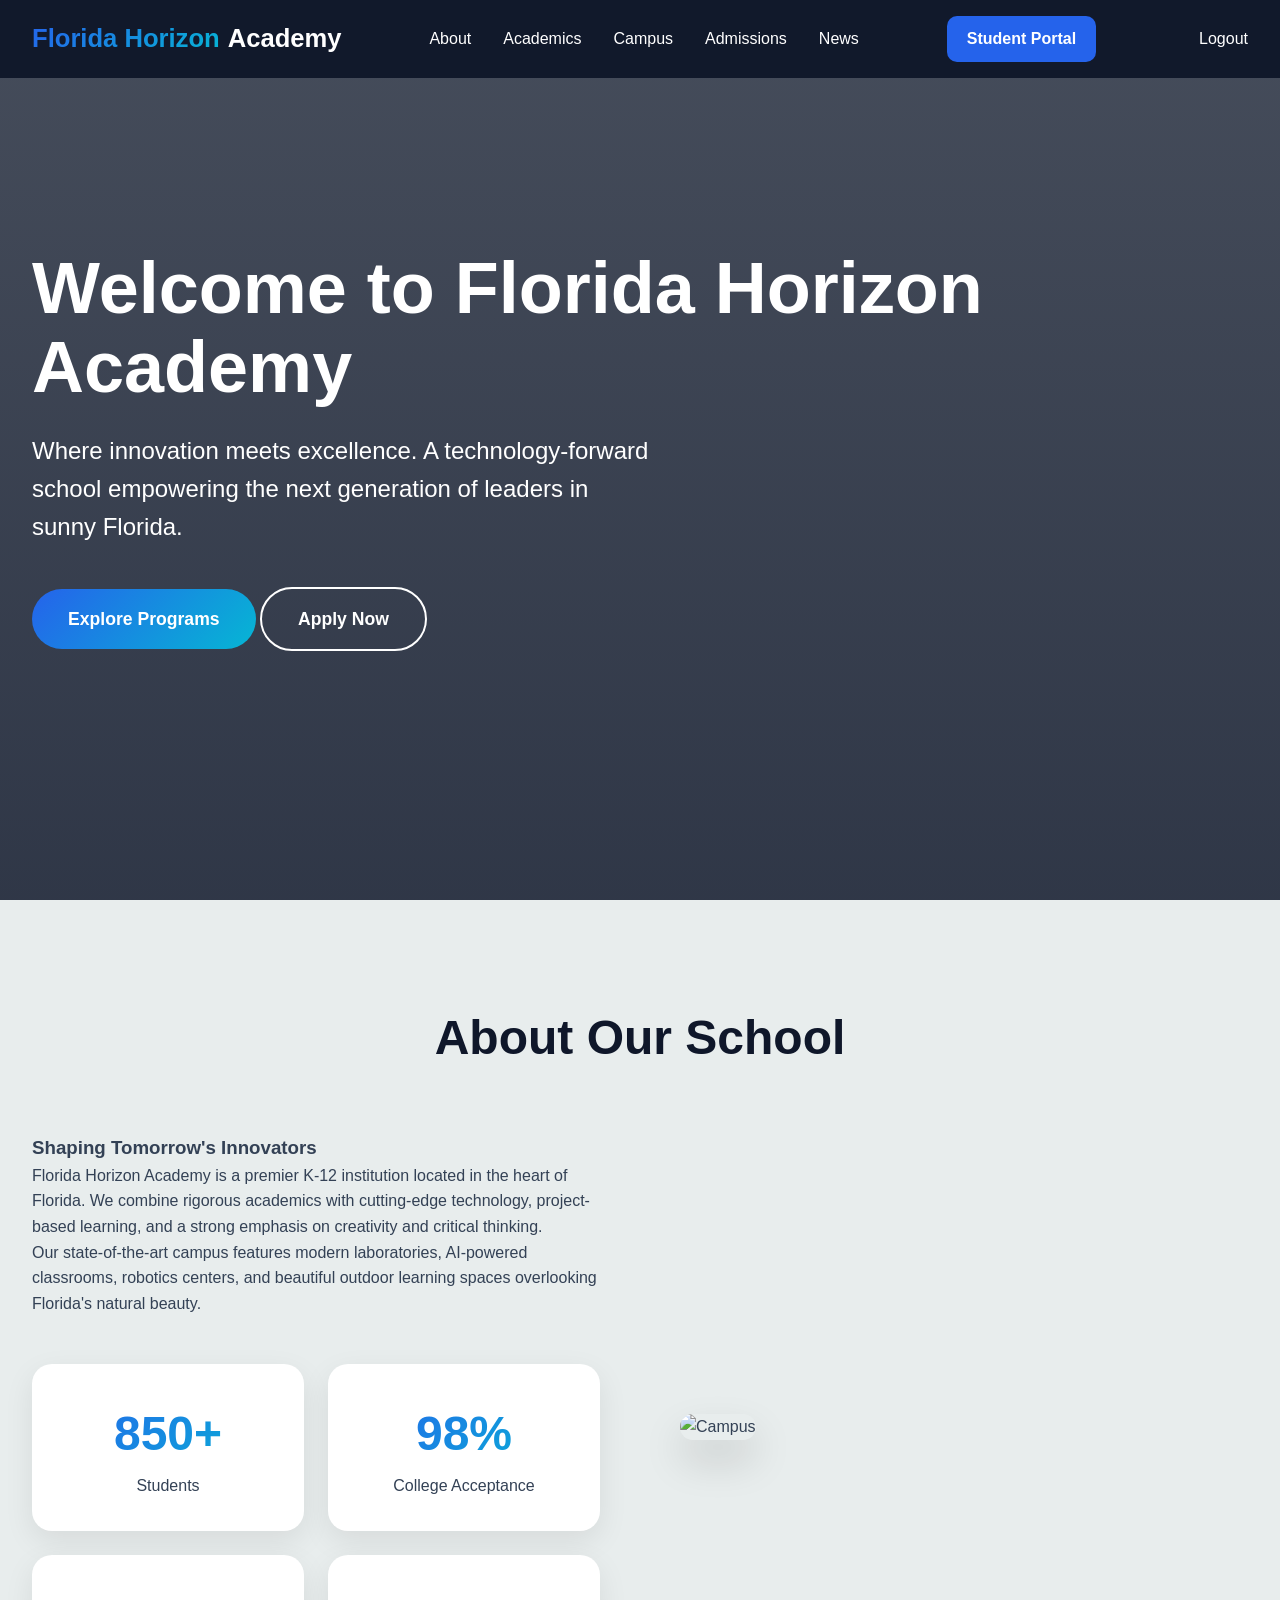
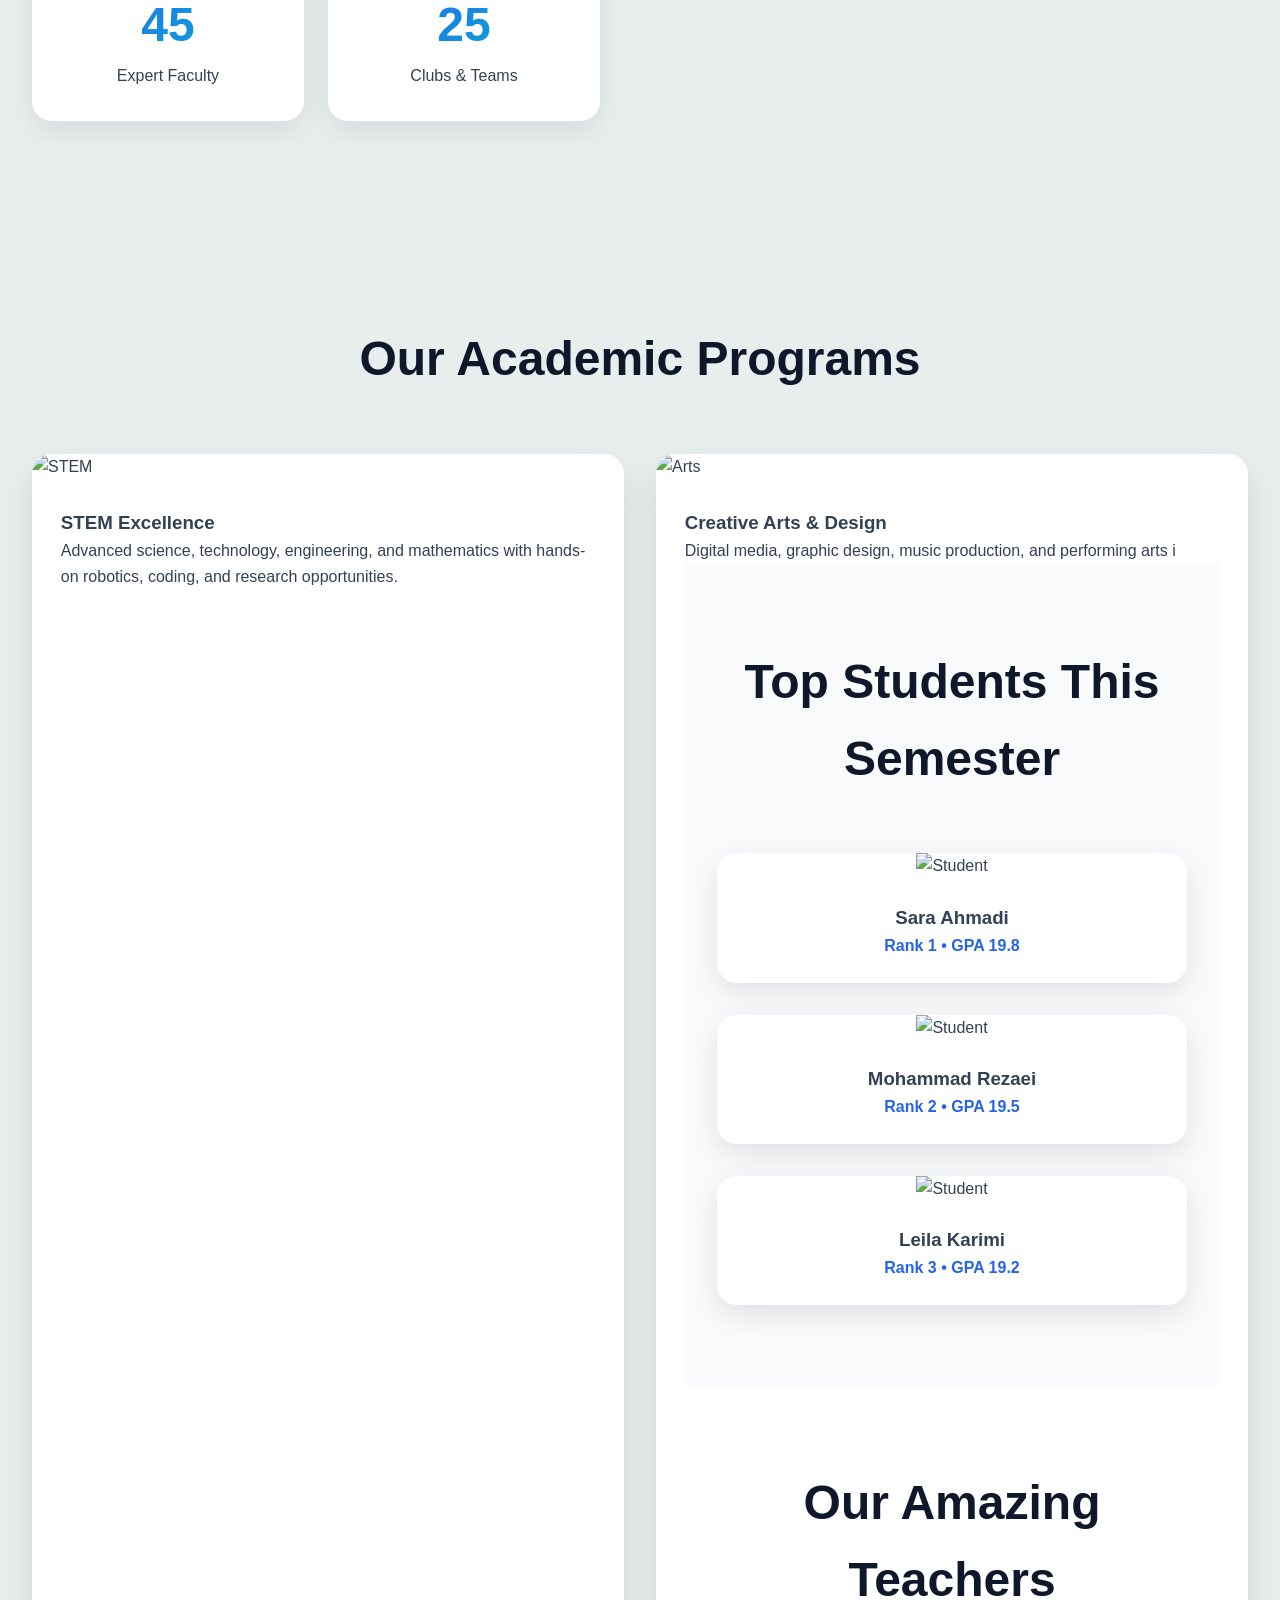
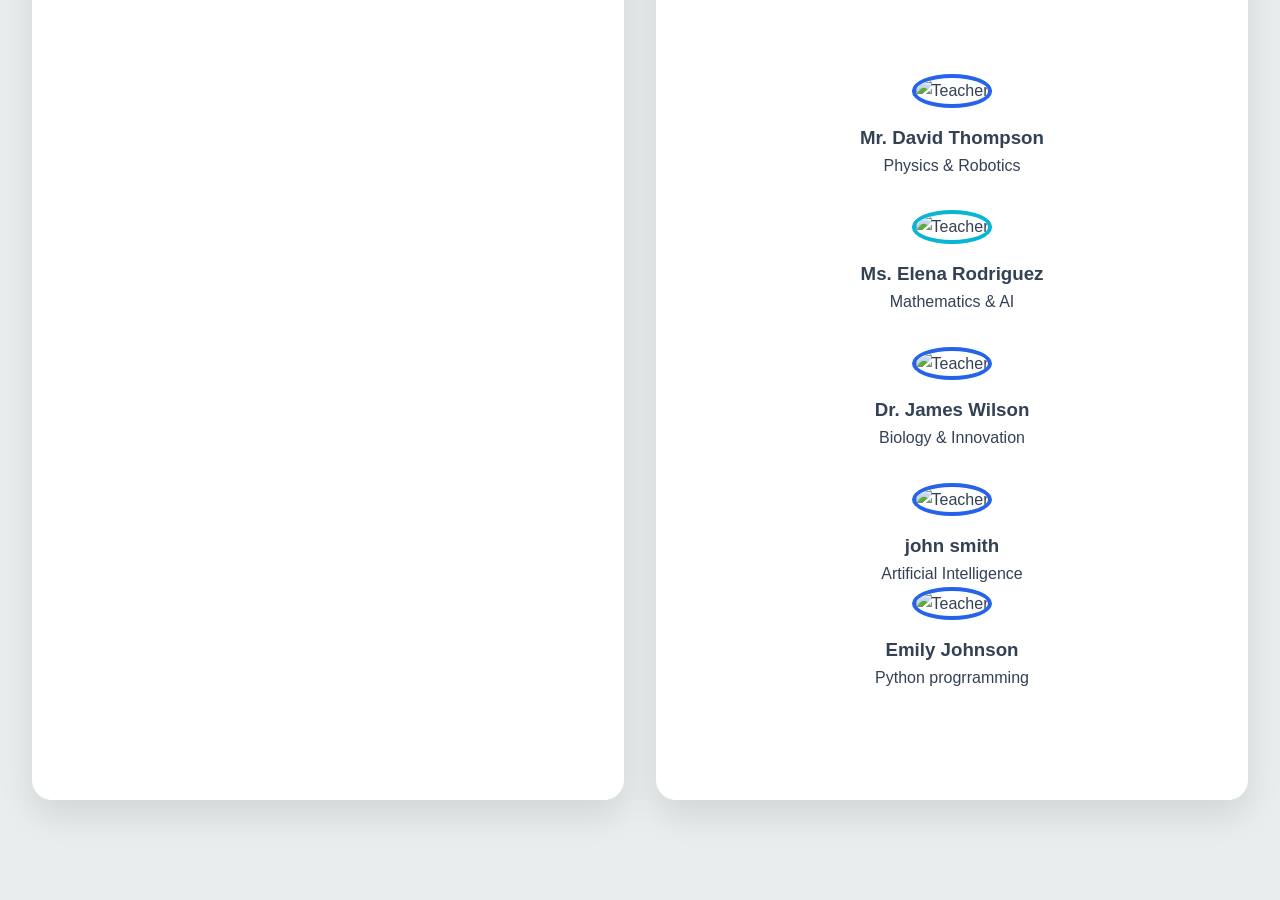
==== commit 4a088220: "practice" ====
--- a/index.html
+++ b/index.html
@@ -21,7 +21,8 @@
                 <li><a href="#news">News</a></li>
             </ul>
             <a href="login.html" class="login-btn">Student Portal</a>
-            <a href="#" id="logoutBtn" style="color:white; margin-left:20px;">Logout</a>
+            <a href="#" id="logoutBtn" style="color:white; margin-left:15px;">Logout</a>
+            
         </nav>
     </header>
 
@@ -147,27 +148,16 @@
                 <p>Biology & Innovation</p>
             </div>
             <div class="teacher-card" style="text-align: center;">
-                <img src="https://picsum.photos/id/1005/300/300" alt="Teacher" style="width: 180px; height: 180px; border-radius: 50%; object-fit: cover; border: 4px solid #2563eb;">
-                <h3 style="margin-top: 15px;">sina.soori</h3>
-                <p>lerning python</p>
+                <img src="" alt="Teacher" style="width: 180px; height: 180px; border-radius: 50%; object-fit: cover; border: 4px solid #2563eb;">
+                <h3 style="margin-top: 15px;">john smith</h3>
+                <p>Artificial Intelligence</p>
                 <div class="teacher-card" style="text-align: center;">
-                <img src="https://picsum.photos/id/1005/300/300" alt="Teacher" style="width: 180px; height: 180px; border-radius: 50%; object-fit: cover; border: 4px solid #2563eb;">
-                <h3 style="margin-top: 15px;">shyan.ghanbari</h3>
-                <p>camputers.ai</p>
+                <img src="" alt="Teacher" style="width: 180px; height: 180px; border-radius: 50%; object-fit: cover; border: 4px solid #2563eb;">
+                <h3 style="margin-top: 15px;">Emily Johnson</h3>
+                <p>Python progrramming</p>
             </div>
 
             </div>
         </div>
     </div>
 </section>
-<script>
-
-const menuToggle = document.getElementById("menuToggle");
-const navLinks = document.getElementById("navLinks");
-
-
-menuToggle.onclick = () =>{
-    navLinks.classList.toggle("active");
-}
-
-</script>
--- a/css/style.css
+++ b/css/style.css
@@ -9,47 +9,7 @@
     background: #e8eded;
 }
 
-/* Responsive - خیلی مهم */
-@media (max-width: 768px) {
-    .container {
-        padding: 0 15px;
-    }
-    
-    nav {
-        flex-direction: column;
-        gap: 15px;
-    }
-    
-    .nav-links {
-        flex-direction: column;
-        gap: 12px;
-        text-align: center;
-    }
-    
-    .hero, section {
-        padding-left: 15px;
-        padding-right: 15px;
-    }
-    
-    
-    .about-grid,
-    .programs-grid,
-    .students-grid,
-    .teachers-grid,
-    .gallery-grid {
-        grid-template-columns: 1fr !important;
-    }
-    
-    .card {
-        margin: 10px;
-        width: 100%;
-    }
-    
-    img {
-        max-width: 100%;
-        height: auto;
-    }
-}
+
 
 .card{
     width:100%;
@@ -61,8 +21,6 @@
     overflow:hidden;
     box-shadow:0 30px 70px rgba(0,0,0,.35);
 }
-
-/* Left */
 
 .left{
     flex:1;
@@ -474,21 +432,25 @@
     text-decoration:none;
 }
 
-
-/* موبایل */
+.menu-toggle{
+    display:none;
+    background:none;
+    border:none;
+    color:white;
+    font-size:30px;
+    cursor:pointer;
+}
+
 
 @media(max-width:768px){
 
     nav{
         flex-wrap:wrap;
-        padding:15px 20px;
-    }
-
+    }
 
     .menu-toggle{
         display:block;
     }
-
 
     .nav-links{
         display:none;
@@ -500,82 +462,12 @@
         border-radius:15px;
     }
 
-
     .nav-links.active{
         display:flex;
     }
 
-
     .nav-buttons{
-        width:100%;
-        justify-content:center;
-        margin-top:15px;
-    }
-
-
-    .login-btn{
-        font-size:14px;
-    }
-
-}
-@media(max-width:768px){
-
-    header{
-        position:fixed;
-        top:0;
-    }
-
-    nav{
-        display:flex;
-        flex-direction:row;
-        flex-wrap:nowrap;
-        align-items:center;
-        justify-content:space-between;
-        padding:12px 10px;
-    }
-
-    .logo{
-        font-size:16px;
-        white-space:nowrap;
-    }
-
-    .menu-toggle{
         display:none;
     }
 
-    .nav-links{
-        display:flex;
-        flex-direction:row;
-        gap:10px;
-        width:auto;
-        background:none;
-        padding:0;
-        border-radius:0;
-        list-style:none;
-    }
-
-    .nav-links a{
-        font-size:12px;
-        white-space:nowrap;
-    }
-
-    .nav-buttons{
-        display:flex;
-        flex-direction:row;
-        gap:8px;
-        margin:0;
-        width:auto;
-    }
-
-    .login-btn{
-        padding:8px 10px;
-        font-size:11px;
-        white-space:nowrap;
-    }
-
-    #logoutBtn{
-        font-size:12px;
-        white-space:nowrap;
-    }
-
-}+}
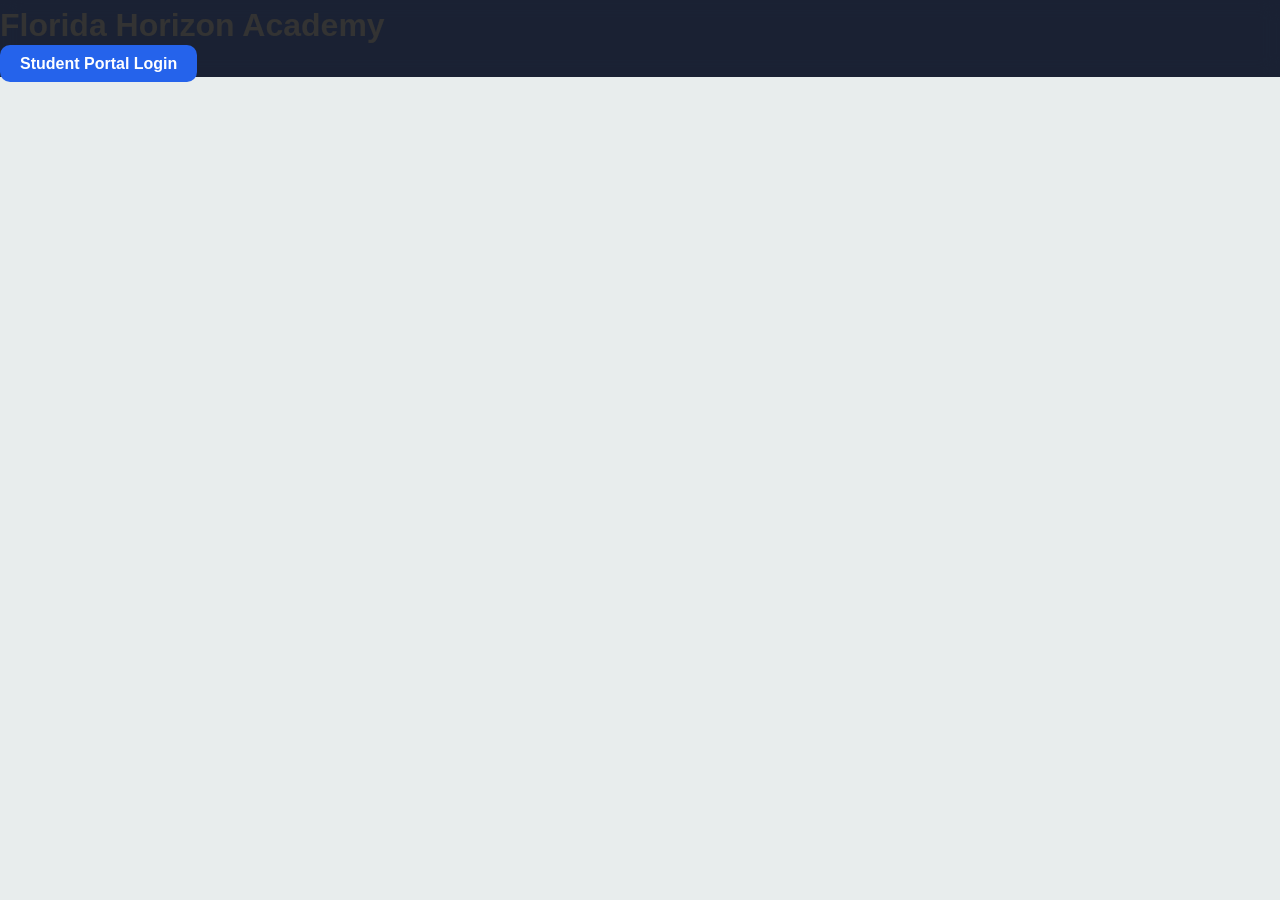
==== commit 7c3f45ae: "prctice" ====
--- a/index.html
+++ b/index.html
@@ -3,161 +3,17 @@
 <head>
     <meta charset="UTF-8">
     <meta name="viewport" content="width=device-width, initial-scale=1.0">
-    <title>Florida Horizon Academy | Innovative Learning</title>
+    <title>Florida Horizon Academy</title>
     <link rel="stylesheet" href="css/style.css">
 </head>
 <body>
-    
     <header>
-        <nav>
-            <a href="#" class="logo">
-                <span>Florida Horizon</span> Academy
-            </a>
-            <ul class="nav-links">
-                <li><a href="#about">About</a></li>
-                <li><a href="#academics">Academics</a></li>
-                <li><a href="#campus">Campus</a></li>
-                <li><a href="#admissions">Admissions</a></li>
-                <li><a href="#news">News</a></li>
-            </ul>
-            <a href="login.html" class="login-btn">Student Portal</a>
-            <a href="#" id="logoutBtn" style="color:white; margin-left:15px;">Logout</a>
-            
-        </nav>
+        <h1>Florida Horizon Academy</h1>
+        <a href="login.html" class="login-btn">Student Portal Login</a>
     </header>
 
+    <!-- Your existing Top Students and Teachers sections go here -->
+    <!-- Paste your previous HTML content below this line -->
 
-    <section class="hero">
-        <div class="hero-content">
-            <h1>Welcome to Florida Horizon Academy</h1>
-            <p>Where innovation meets excellence. A technology-forward school empowering the next generation of leaders in sunny Florida.</p>
-            <div class="cta-buttons">
-                <a href="#academics" class="btn btn-primary">Explore Programs</a>
-                <a href="#admissions" class="btn btn-outline">Apply Now</a>
-            </div>
-        </div>
-    </section>
-
-    <!-- About -->
-    <section id="about" class="about">
-        <div class="container">
-            <h2>About Our School</h2>
-            <div class="about-grid">
-                <div class="about-text">
-                    <h3>Shaping Tomorrow's Innovators</h3>
-                    <p>Florida Horizon Academy is a premier K-12 institution located in the heart of Florida. We combine rigorous academics with cutting-edge technology, project-based learning, and a strong emphasis on creativity and critical thinking.</p>
-                    <p>Our state-of-the-art campus features modern laboratories, AI-powered classrooms, robotics centers, and beautiful outdoor learning spaces overlooking Florida's natural beauty.</p>
-                    <div class="stats">
-                        <div class="stat-card">
-                            <div class="stat-number">850+</div>
-                            <p>Students</p>
-                        </div>
-                        <div class="stat-card">
-                            <div class="stat-number">98%</div>
-                            <p>College Acceptance</p>
-                        </div>
-                        <div class="stat-card">
-                            <div class="stat-number">45</div>
-                            <p>Expert Faculty</p>
-                        </div>
-                        <div class="stat-card">
-                            <div class="stat-number">25</div>
-                            <p>Clubs &amp; Teams</p>
-                        </div>
-                    </div>
-                </div>
-                <div>
-                    <img src="https://picsum.photos/id/1016/800/600" alt="Campus" class="about-img">
-                </div>
-            </div>
-        </div>
-    </section>
-
-    <!-- Academics -->
-    <section id="academics" class="academics">
-        <div class="container">
-            <h2>Our Academic Programs</h2>
-            <div class="programs-grid">
-                <div class="program-card">
-                    <img src="https://picsum.photos/id/201/600/400" alt="STEM">
-                    <div class="program-content">
-                        <h3>STEM Excellence</h3>
-                        <p>Advanced science, technology, engineering, and mathematics with hands-on robotics, coding, and research opportunities.</p>
-                    </div>
-                </div>
-                <div class="program-card">
-                    <img src="https://picsum.photos/id/237/600/400" alt="Arts">
-                    <div class="program-content">
-                        <h3>Creative Arts &amp; Design</h3>
-                        <p>Digital media, graphic design, music production, and performing arts i
-                            <!-- Top Students -->
-<section class="top-students" style="background: #f8fafc; padding: 80px 0;">
-    <div class="container">
-        <h2>Top Students This Semester</h2>
-        <div class="students-grid" style="display: grid; grid-template-columns: repeat(auto-fit, minmax(220px, 1fr)); gap: 2rem; margin-top: 3rem;">
-            
-            <div class="student-card" style="background: white; border-radius: 20px; overflow: hidden; text-align: center; box-shadow: 0 10px 30px rgba(0,0,0,0.1);">
-                <img src="https://picsum.photos/id/64/300/300" alt="Student" style="width:100%; height: 260px; object-fit: cover;">
-                <div style="padding: 1.5rem;">
-                    <h3>Sara Ahmadi</h3>
-                    <p style="color: #2563eb; font-weight: 600;">Rank 1 • GPA 19.8</p>
-                </div>
-            </div>
-            
-            <div class="student-card" style="background: white; border-radius: 20px; overflow: hidden; text-align: center; box-shadow: 0 10px 30px rgba(0,0,0,0.1);">
-                <img src="https://picsum.photos/id/201/300/300" alt="Student" style="width:100%; height: 260px; object-fit: cover;">
-                <div style="padding: 1.5rem;">
-                    <h3>Mohammad Rezaei</h3>
-                    <p style="color: #2563eb; font-weight: 600;">Rank 2 • GPA 19.5</p>
-                </div>
-            </div>
-            
-            <div class="student-card" style="background: white; border-radius: 20px; overflow: hidden; text-align: center; box-shadow: 0 10px 30px rgba(0,0,0,0.1);">
-                <img src="https://picsum.photos/id/1005/300/300" alt="Student" style="width:100%; height: 260px; object-fit: cover;">
-                <div style="padding: 1.5rem;">
-                    <h3>Leila Karimi</h3>
-                    <p style="color: #2563eb; font-weight: 600;">Rank 3 • GPA 19.2</p>
-
-                </div>
-            </div>
-            
-        </div>
-    </div>
-</section>
-<!-- Teachers -->
-<section class="teachers" style="padding: 80px 0;">
-    <div class="container">
-        <h2>Our Amazing Teachers</h2>
-        <div class="teachers-grid" style="display: grid; grid-template-columns: repeat(auto-fit, minmax(220px, 1fr)); gap: 2rem; margin-top: 3rem;">
-            
-            <div class="teacher-card" style="text-align: center;">
-                <img src="https://picsum.photos/id/64/300/300" alt="Teacher" style="width: 180px; height: 180px; border-radius: 50%; object-fit: cover; border: 4px solid #2563eb;">
-                <h3 style="margin-top: 15px;">Mr. David Thompson</h3>
-                <p>Physics & Robotics</p>
-            </div>
-            
-            <div class="teacher-card" style="text-align: center;">
-                <img src="https://picsum.photos/id/201/300/300" alt="Teacher" style="width: 180px; height: 180px; border-radius: 50%; object-fit: cover; border: 4px solid #06b6d4;">
-                <h3 style="margin-top: 15px;">Ms. Elena Rodriguez</h3>
-                <p>Mathematics & AI</p>
-            </div>
-            
-            <div class="teacher-card" style="text-align: center;">
-                <img src="https://picsum.photos/id/1005/300/300" alt="Teacher" style="width: 180px; height: 180px; border-radius: 50%; object-fit: cover; border: 4px solid #2563eb;">
-                <h3 style="margin-top: 15px;">Dr. James Wilson</h3>
-                <p>Biology & Innovation</p>
-            </div>
-            <div class="teacher-card" style="text-align: center;">
-                <img src="" alt="Teacher" style="width: 180px; height: 180px; border-radius: 50%; object-fit: cover; border: 4px solid #2563eb;">
-                <h3 style="margin-top: 15px;">john smith</h3>
-                <p>Artificial Intelligence</p>
-                <div class="teacher-card" style="text-align: center;">
-                <img src="" alt="Teacher" style="width: 180px; height: 180px; border-radius: 50%; object-fit: cover; border: 4px solid #2563eb;">
-                <h3 style="margin-top: 15px;">Emily Johnson</h3>
-                <p>Python progrramming</p>
-            </div>
-
-            </div>
-        </div>
-    </div>
-</section>
+</body>
+</html>
--- a/css/style.css
+++ b/css/style.css
@@ -471,3 +471,176 @@
     }
 
 }
+:root {
+    --primary: #2563eb;
+    --accent: #1e40af;
+    --dark: #0f172a;
+}
+
+* {
+    margin: 0;
+    padding: 0;
+    box-sizing: border-box;
+}
+
+body {
+    font-family: 'Arial', 'Tahoma', sans-serif;
+    line-height: 1.6;
+    color: #333;
+}
+
+h2 {
+    font-size: 3rem;
+    text-align: center;
+    margin-bottom: 3.5rem;
+    color: var(--dark);
+}
+
+/* Buttons */
+.btn {
+    padding: 16px 36px;
+    border-radius: 50px;
+    font-size: 1.1rem;
+    font-weight: 600;
+    text-decoration: none;
+    display: inline-block;
+    transition: all 0.3s;
+}
+
+.btn-primary {
+    background: linear-gradient(135deg, var(--primary), var(--accent));
+    color: white;
+}
+
+.btn-outline {
+    border: 2px solid white;
+    color: white;
+}
+
+.btn:hover {
+    transform: translateY(-5px);
+}
+
+/* Container */
+.container {
+    max-width: 1400px;
+    margin: 0 auto;
+    padding: 0 2rem;
+}
+
+section {
+    padding: 100px 0;
+}
+
+/* Login & Register Cards */
+.card {
+    background: white;
+    border-radius: 20px;
+    overflow: hidden;
+    box-shadow: 0 10px 30px rgba(0,0,0,0.1);
+}
+
+/* Top Students */
+.students-grid {
+    display: grid;
+    grid-template-columns: repeat(auto-fit, minmax(220px, 1fr));
+    gap: 2rem;
+    margin-top: 3rem;
+}
+
+.student-card {
+    background: white;
+    border-radius: 20px;
+    overflow: hidden;
+    text-align: center;
+    box-shadow: 0 10px 30px rgba(0,0,0,0.1);
+}
+
+.student-card img {
+    width: 100%;
+    height: 260px;
+    object-fit: cover;
+}
+
+/* Teachers */
+.teachers-grid {
+    display: grid;
+    grid-template-columns: repeat(auto-fit, minmax(220px, 1fr));
+    gap: 2rem;
+    margin-top: 3rem;
+}
+
+.teacher-card {
+    text-align: center;
+}
+
+.teacher-card img {
+    width: 180px;
+    height: 180px;
+    border-radius: 50%;
+    object-fit: cover;
+    border: 4px solid #2563eb;
+}
+
+/* Navigation */
+nav {
+    display: flex;
+    justify-content: space-between;
+    align-items: center;
+    padding: 1rem 2rem;
+    background: var(--dark);
+    color: white;
+}
+
+.nav-links {
+    display: flex;
+    gap: 2rem;
+}
+
+.login-btn {
+    background: #2563eb;
+    color: white;
+    padding: 10px 20px;
+    border-radius: 10px;
+    text-decoration: none;
+}
+
+.menu-toggle {
+    display: none;
+    background: none;
+    border: none;
+    color: white;
+    font-size: 30px;
+    cursor: pointer;
+}
+
+/* Responsive */
+@media (max-width: 768px) {
+    .menu-toggle {
+        display: block;
+    }
+
+    .nav-links {
+        display: none;
+        flex-direction: column;
+        width: 100%;
+        text-align: center;
+        background: #0f172a;
+        padding: 20px;
+        border-radius: 15px;
+    }
+
+    .nav-links.active {
+        display: flex;
+    }
+}
+
+/* Welcome Section */
+.welcome {
+    text-align: center;
+    padding: 40px;
+    background: linear-gradient(135deg, #2563eb, #1e40af);
+    color: white;
+    border-radius: 15px;
+    margin: 30px;
+}
